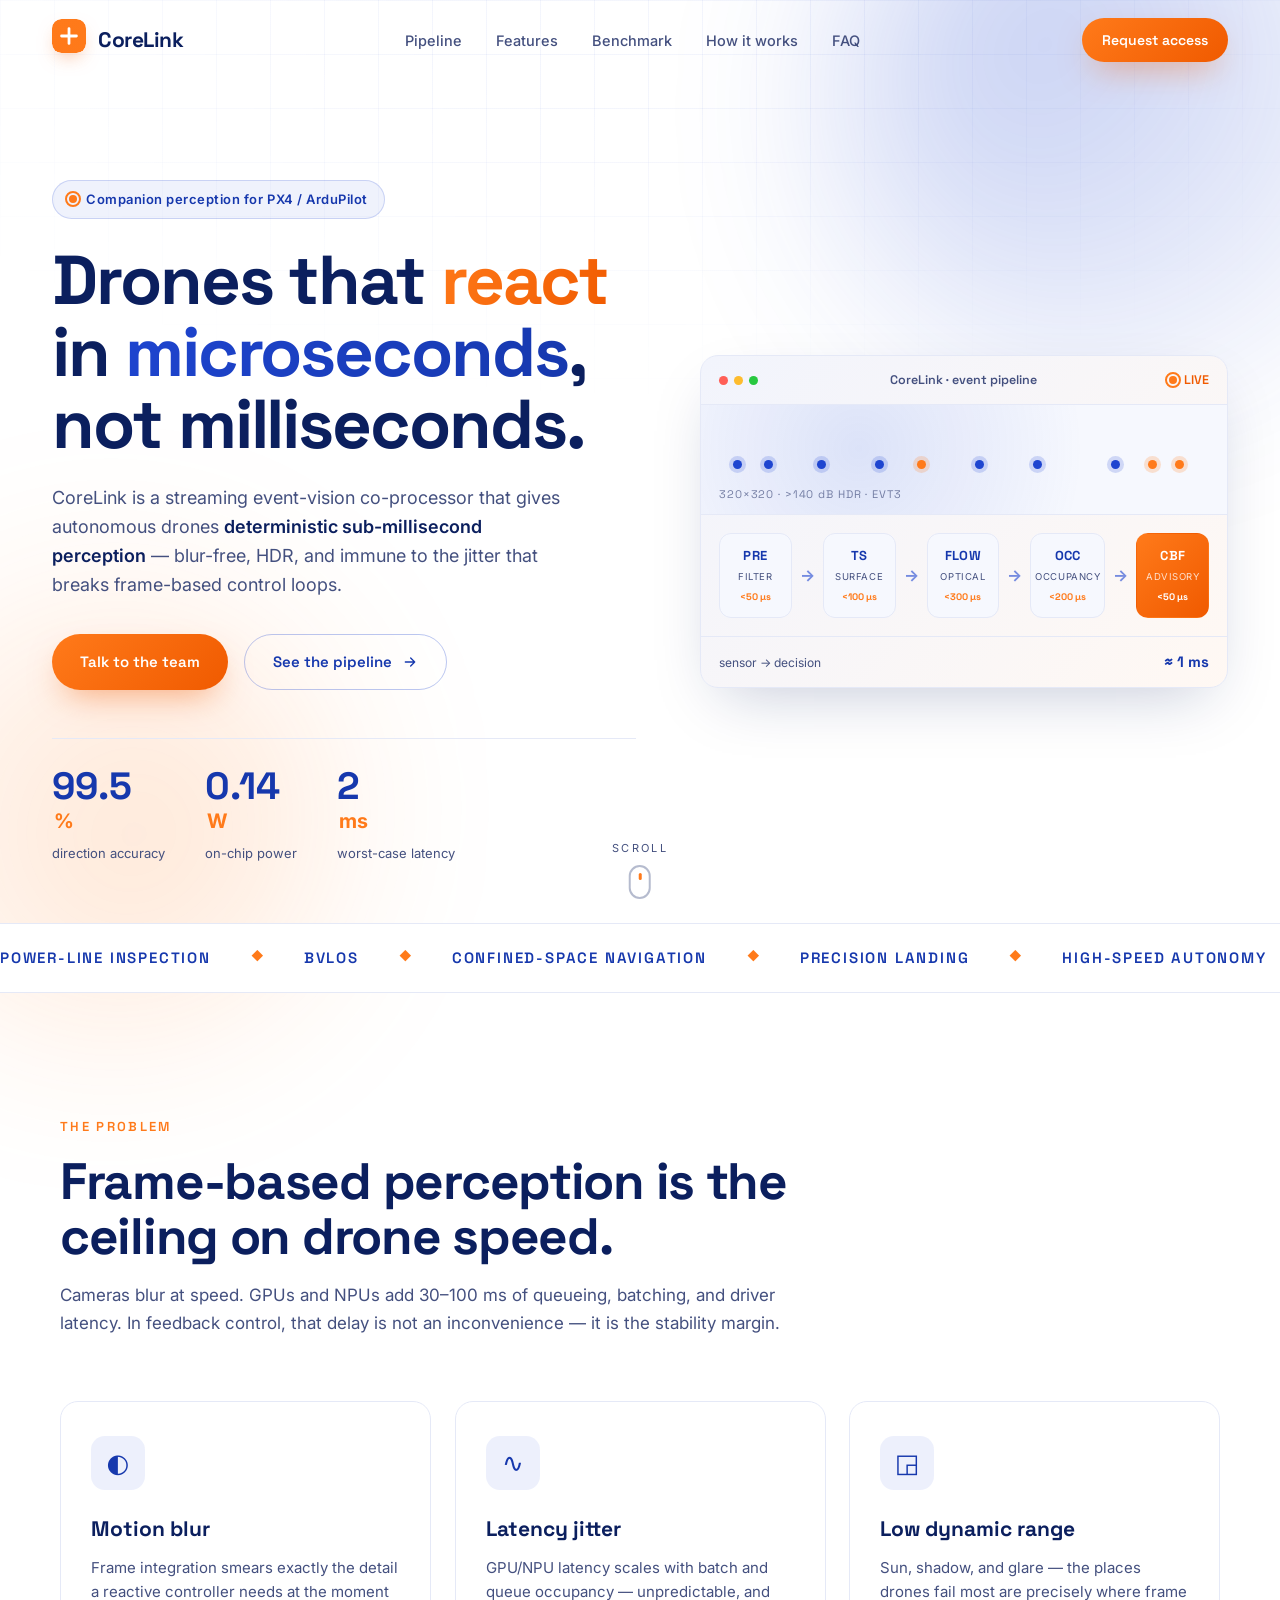
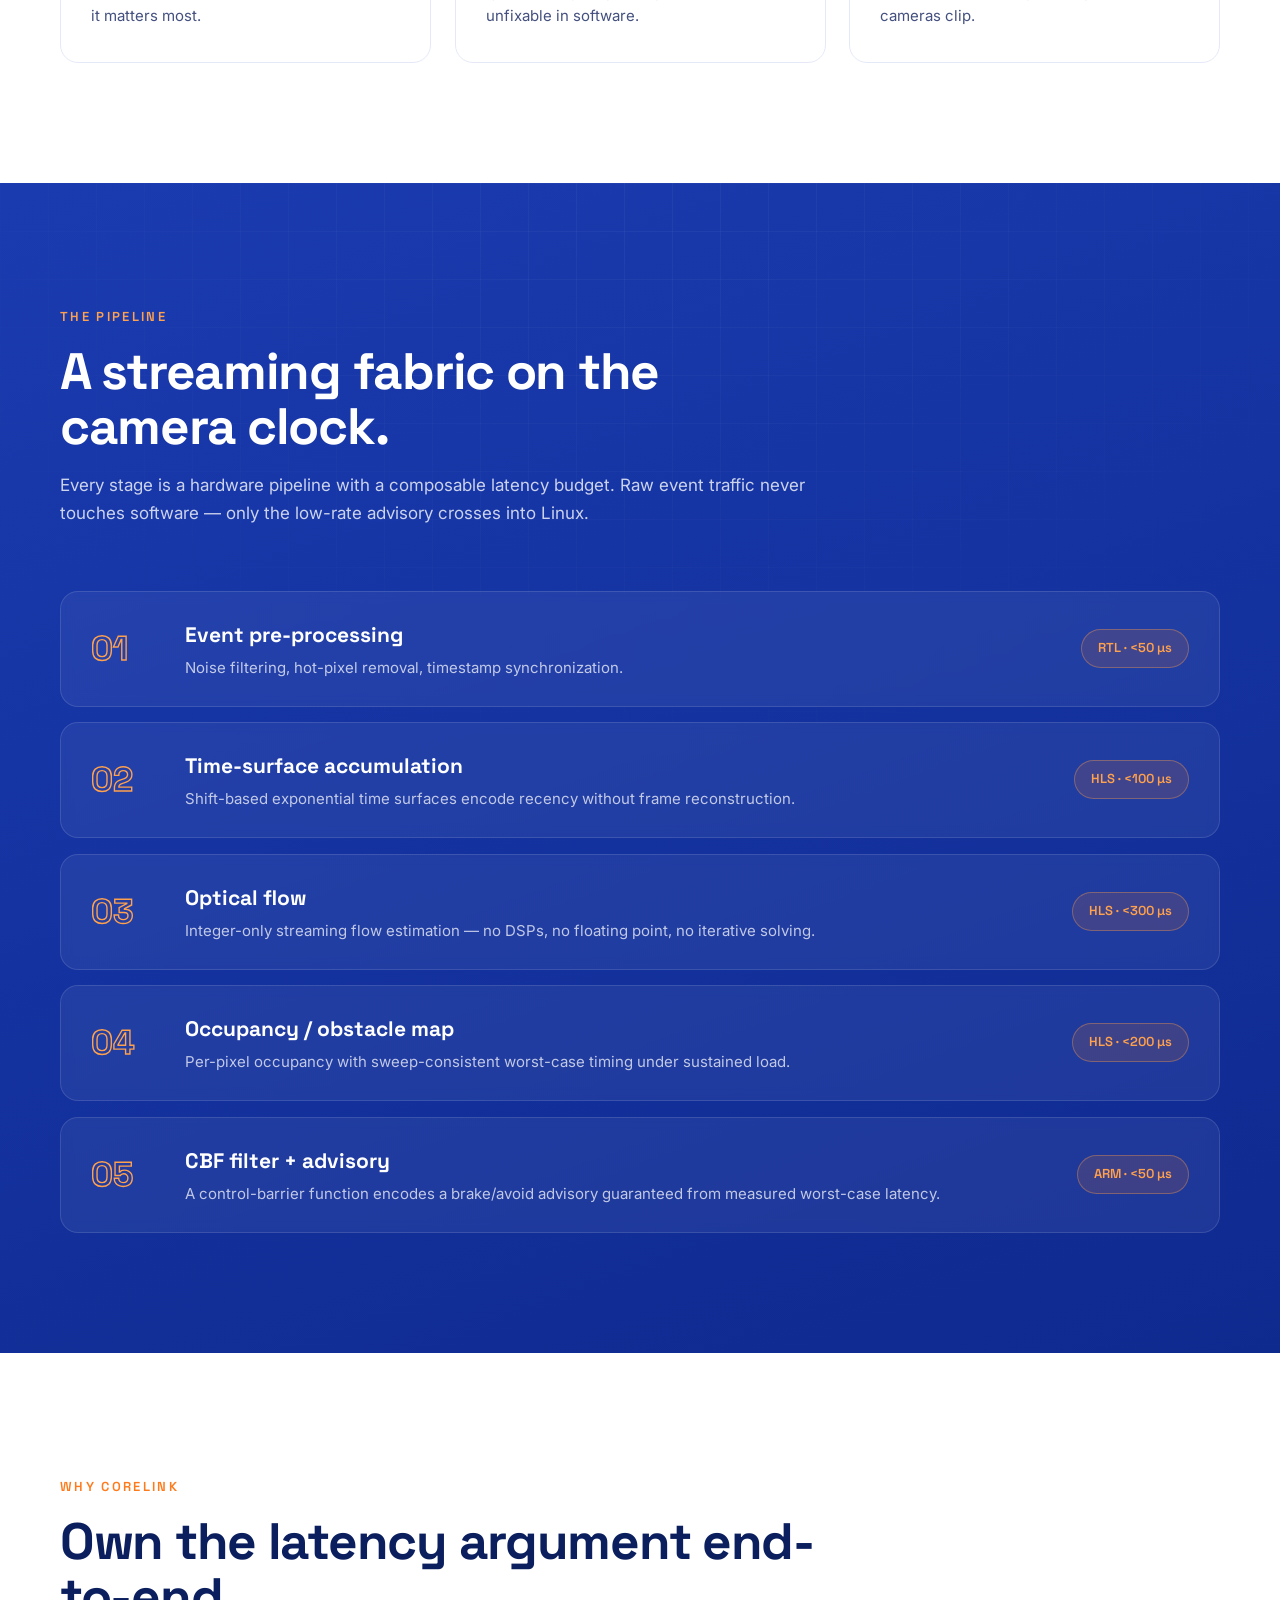
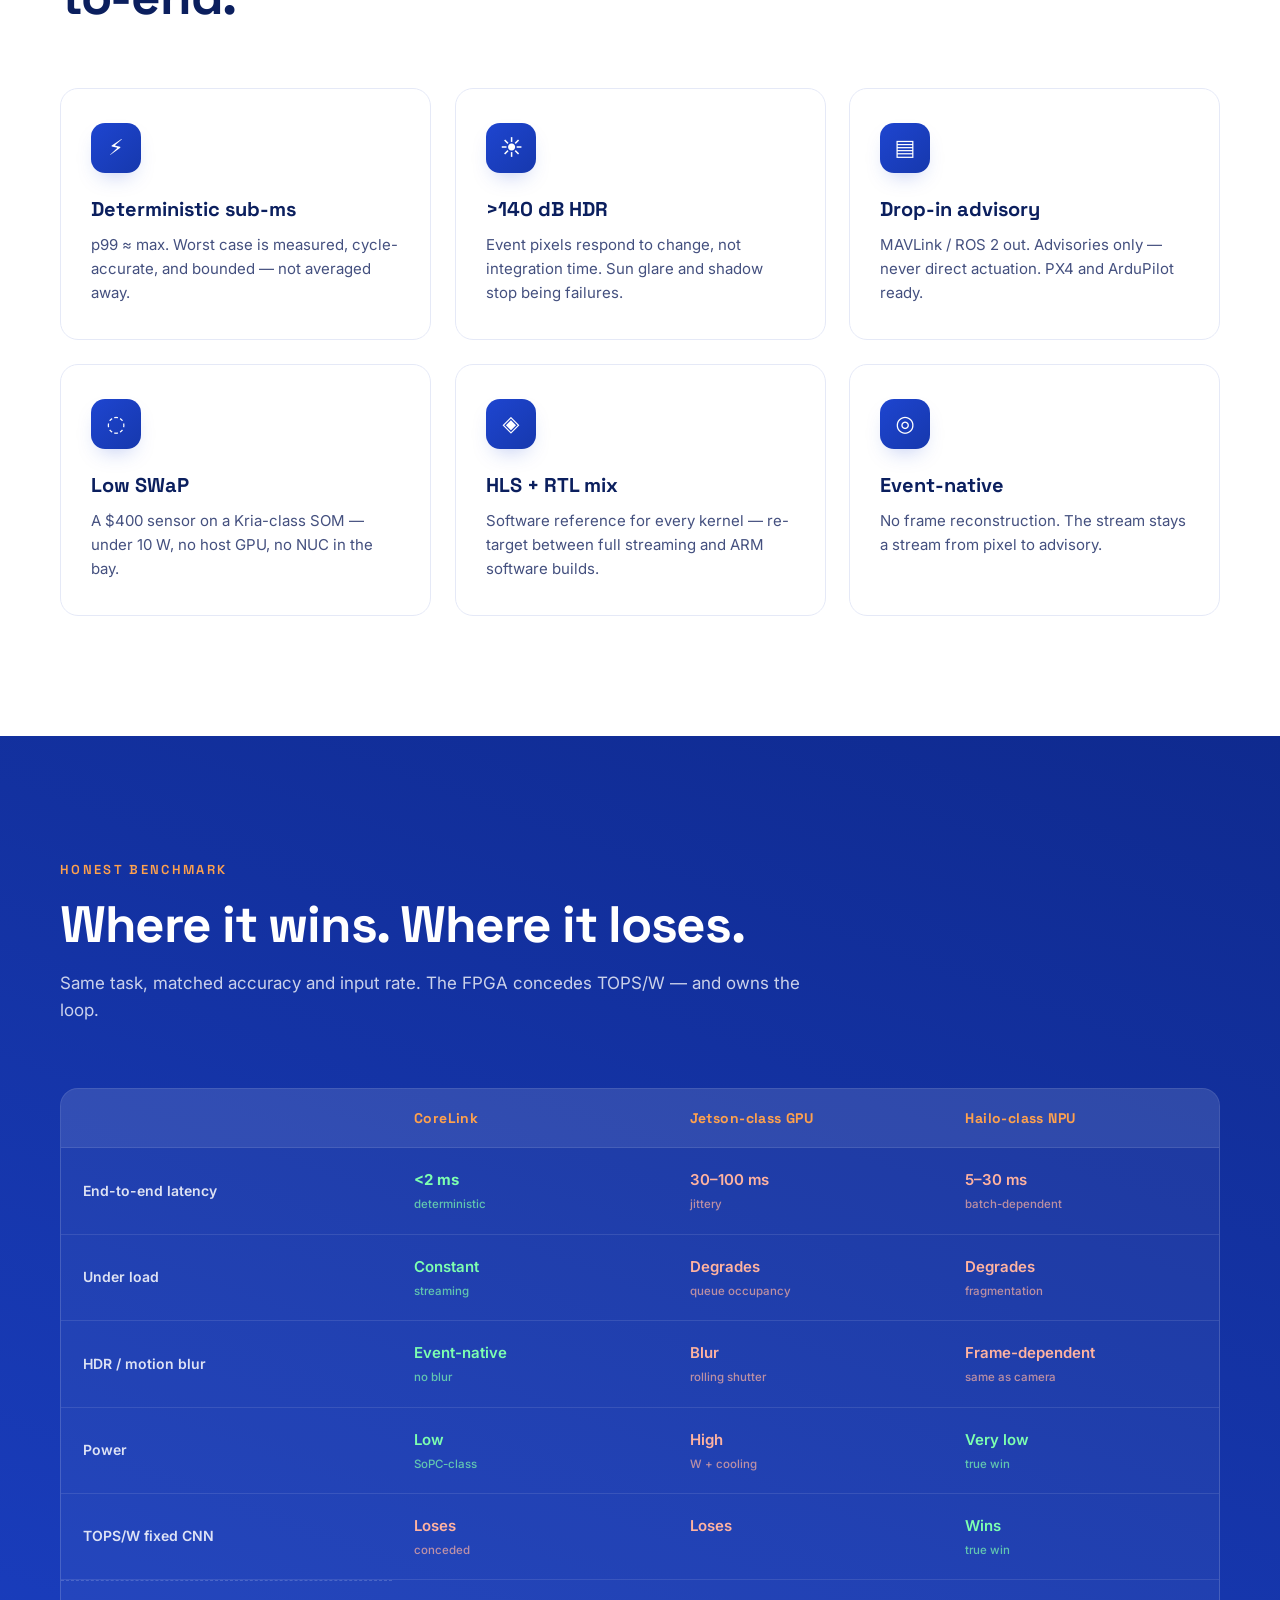
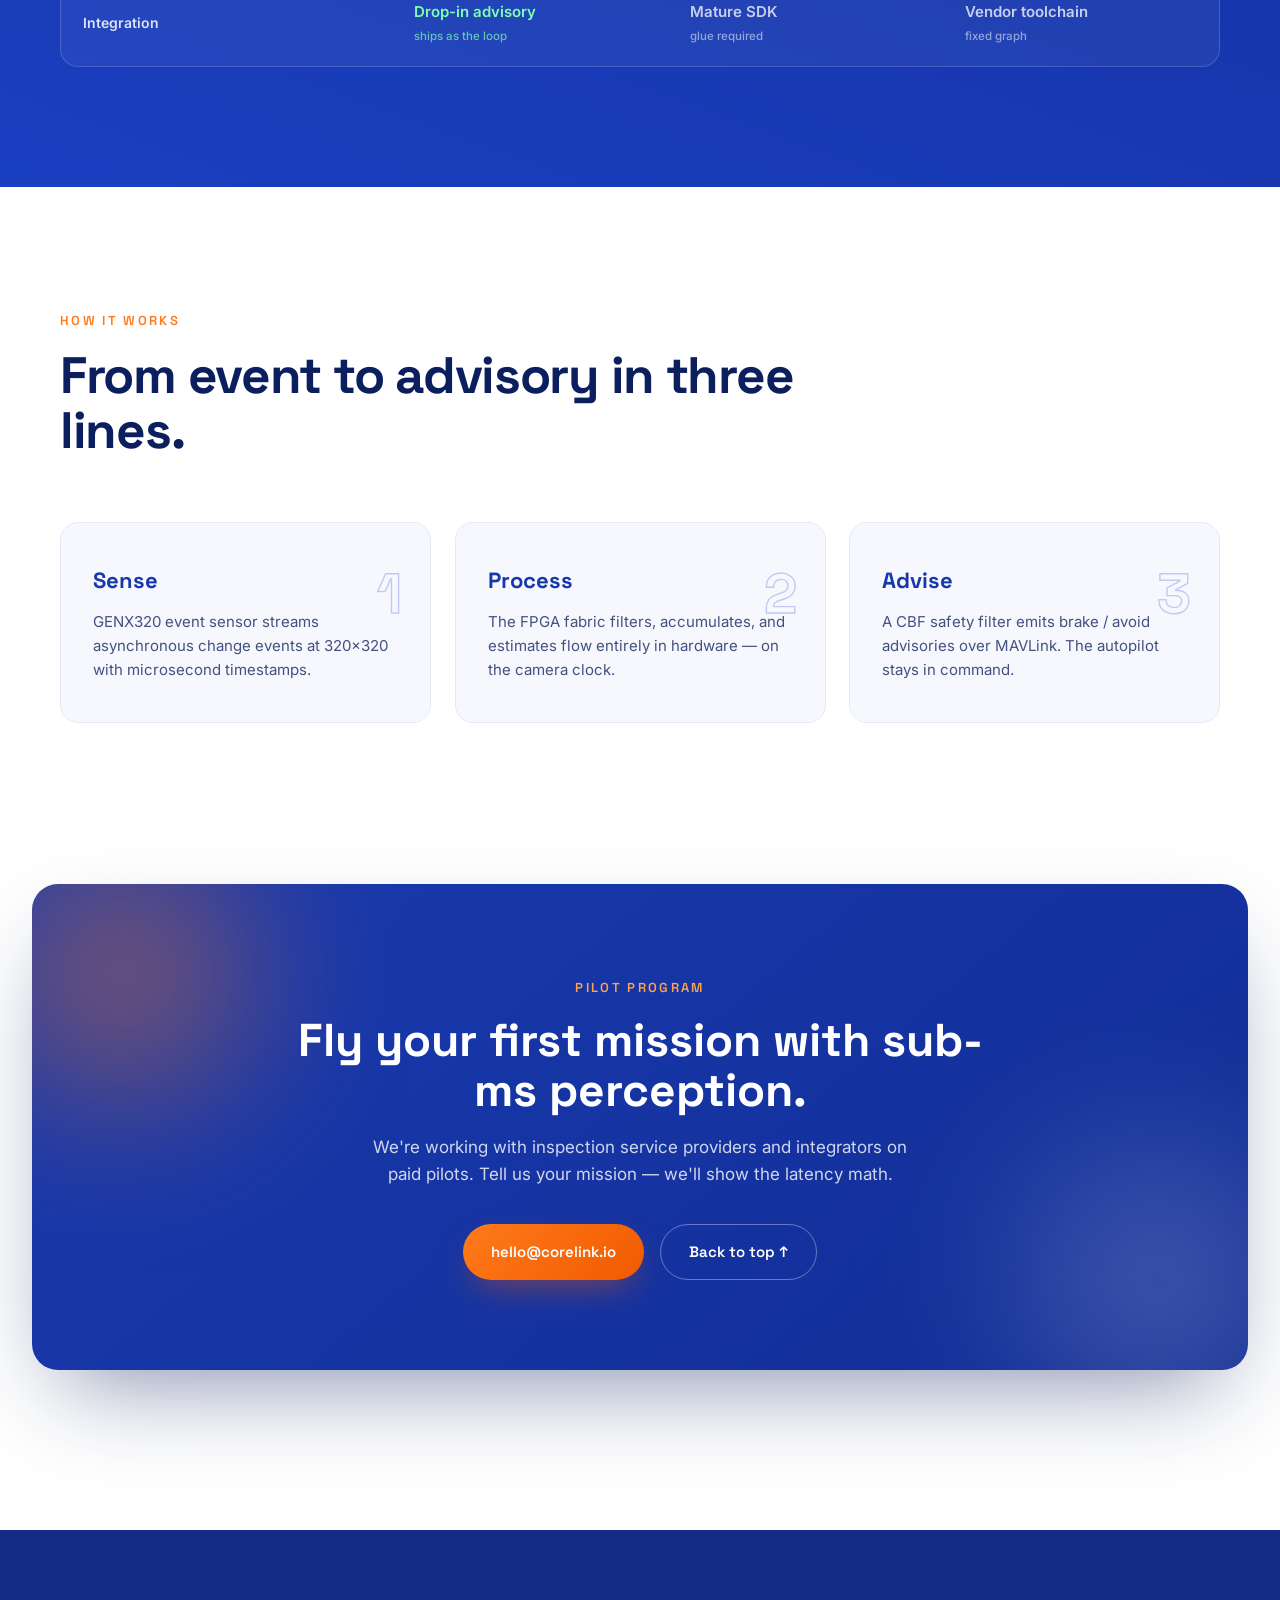
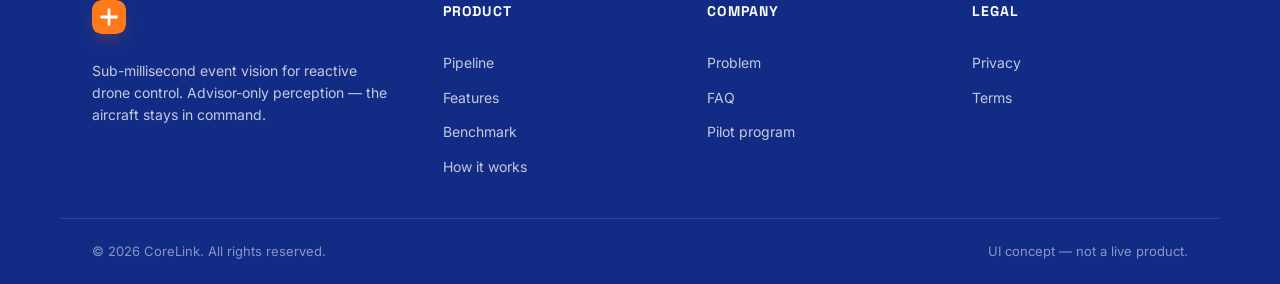
==== website/index.html @ 5b955fcb "feat: CoreLink startup website UI (static, white + royal blue + orange, scroll animations) Co-author" ====
<!DOCTYPE html>
<html lang="en">
<head>
<meta charset="UTF-8">
<meta name="viewport" content="width=device-width, initial-scale=1.0">
<title>CoreLink — Sub-millisecond event vision for reactive drone control</title>
<link rel="preconnect" href="https://fonts.googleapis.com">
<link rel="preconnect" href="https://fonts.gstatic.com" crossorigin>
<link href="https://fonts.googleapis.com/css2?family=Space+Grotesk:wght@400;500;600;700&family=Inter:wght@400;500;600;700&display=swap" rel="stylesheet">
<link rel="stylesheet" href="styles.css">
</head>
<body>

<!-- Scroll progress bar -->
<div class="scroll-progress" id="scrollProgress"></div>

<!-- Ambient background -->
<div class="ambient" aria-hidden="true">
  <div class="orb orb-a"></div>
  <div class="orb orb-b"></div>
  <div class="grid-overlay"></div>
</div>

<!-- ============ NAV ============ -->
<header class="nav" id="nav">
  <div class="nav-inner">
    <a href="#top" class="brand">
      <span class="brand-mark">
        <svg viewBox="0 0 32 32" fill="none" xmlns="http://www.w3.org/2000/svg">
          <rect width="32" height="32" rx="9" fill="url(#brandGrad)"/>
          <path d="M9 16h14M16 9v14" stroke="white" stroke-width="2.6" stroke-linecap="round"/>
          <defs><linearGradient id="brandGrad" x1="0" y1="0" x2="32" y2="32"><stop stop-color="#ff7a1a"/><stop offset="1" stop-color="#f05a00"/></linearGradient></defs>
        </svg>
      </span>
      <span class="brand-name">CoreLink</span>
    </a>
    <nav class="nav-links">
      <a href="#pipeline">Pipeline</a>
      <a href="#features">Features</a>
      <a href="#compare">Benchmark</a>
      <a href="#how">How it works</a>
      <a href="#faq">FAQ</a>
    </nav>
    <a href="#cta" class="btn btn-primary btn-sm">Request access</a>
  </div>
</header>

<main id="top">

  <!-- ============ HERO ============ -->
  <section class="hero">
    <div class="hero-inner">
      <div class="hero-copy reveal">
        <div class="badge">
          <span class="pulse-dot"></span>
          Companion perception for PX4 / ArduPilot
        </div>
        <h1>
          Drones that <span class="grad-orange">react</span> in
          <span class="grad-blue">microseconds</span>, not milliseconds.
        </h1>
        <p class="lead">
          CoreLink is a streaming event-vision co-processor that gives autonomous
          drones <strong>deterministic sub-millisecond perception</strong> — blur-free,
          HDR, and immune to the jitter that breaks frame-based control loops.
        </p>
        <div class="hero-cta">
          <a href="#cta" class="btn btn-primary">Talk to the team</a>
          <a href="#pipeline" class="btn btn-ghost">See the pipeline
            <svg width="16" height="16" viewBox="0 0 24 24" fill="none"><path d="M5 12h14m-6-6 6 6-6 6" stroke="currentColor" stroke-width="2" stroke-linecap="round" stroke-linejoin="round"/></svg>
          </a>
        </div>
        <div class="hero-stats">
          <div class="stat" data-count="99.5" data-decimals="1"><span class="stat-num">0</span><span class="stat-suffix">%</span><span class="stat-label">direction accuracy</span></div>
          <div class="stat" data-count="0.14" data-decimals="2"><span class="stat-num">0</span><span class="stat-suffix">W</span><span class="stat-label">on-chip power</span></div>
          <div class="stat" data-count="2" data-decimals="0"><span class="stat-num">0</span><span class="stat-suffix">ms</span><span class="stat-label">worst-case latency</span></div>
        </div>
      </div>

      <div class="hero-visual reveal" data-delay="120">
        <div class="chip-card">
          <div class="chip-head">
            <span class="chip-dots"><i></i><i></i><i></i></span>
            <span>CoreLink · event pipeline</span>
            <span class="live-tag"><span class="pulse-dot"></span> LIVE</span>
          </div>
          <div class="stream">
            <div class="stream-row">
              <span class="evt" style="--x:6%;--d:0s"></span>
              <span class="evt" style="--x:22%;--d:.4s"></span>
              <span class="evt" style="--x:41%;--d:.9s"></span>
              <span class="evt" style="--x:63%;--d:.2s"></span>
              <span class="evt" style="--x:78%;--d:1.3s"></span>
              <span class="evt" style="--x:90%;--d:.6s"></span>
              <span class="evt" style="--x:12%;--d:1.7s"></span>
              <span class="evt" style="--x:52%;--d:2.1s"></span>
              <span class="evt" style="--x:85%;--d:1.1s"></span>
              <span class="evt" style="--x:33%;--d:2.6s"></span>
            </div>
            <div class="stream-guide">320×320 · &gt;140 dB HDR · EVT3</div>
          </div>
          <div class="flow">
            <div class="flow-stage">
              <b>PRE</b><span>filter</span>
              <small>&lt;50 µs</small>
            </div>
            <div class="flow-arrow">→</div>
            <div class="flow-stage">
              <b>TS</b><span>surface</span>
              <small>&lt;100 µs</small>
            </div>
            <div class="flow-arrow">→</div>
            <div class="flow-stage">
              <b>FLOW</b><span>optical</span>
              <small>&lt;300 µs</small>
            </div>
            <div class="flow-arrow">→</div>
            <div class="flow-stage">
              <b>OCC</b><span>occupancy</span>
              <small>&lt;200 µs</small>
            </div>
            <div class="flow-arrow">→</div>
            <div class="flow-stage flow-stage--out">
              <b>CBF</b><span>advisory</span>
              <small>&lt;50 µs</small>
            </div>
          </div>
          <div class="chip-foot">
            <span>sensor → decision</span>
            <span class="chip-total">≈ 1 ms</span>
          </div>
        </div>
      </div>
    </div>

    <div class="hero-scroll">
      <span>scroll</span>
      <div class="mouse"><i></i></div>
    </div>
  </section>

  <!-- ============ MARQUEE ============ -->
  <div class="marquee">
    <div class="marquee-track">
      <span>POWER-LINE INSPECTION</span><i>◆</i>
      <span>BVLOS</span><i>◆</i>
      <span>CONFINED-SPACE NAVIGATION</span><i>◆</i>
      <span>PRECISION LANDING</span><i>◆</i>
      <span>HIGH-SPEED AUTONOMY</span><i>◆</i>
      <span>POWER-LINE INSPECTION</span><i>◆</i>
      <span>BVLOS</span><i>◆</i>
      <span>CONFINED-SPACE NAVIGATION</span><i>◆</i>
      <span>PRECISION LANDING</span><i>◆</i>
      <span>HIGH-SPEED AUTONOMY</span><i>◆</i>
    </div>
  </div>

  <!-- ============ PROBLEM ============ -->
  <section class="section problem" id="problem">
    <div class="section-inner">
      <div class="section-head reveal">
        <span class="kicker">The problem</span>
        <h2>Frame-based perception is the ceiling on drone speed.</h2>
        <p>Cameras blur at speed. GPUs and NPUs add 30–100 ms of queueing, batching, and driver latency. In feedback control, that delay is not an inconvenience — it is the stability margin.</p>
      </div>
      <div class="problem-grid">
        <div class="problem-card reveal">
          <div class="problem-icon">◐</div>
          <h3>Motion blur</h3>
          <p>Frame integration smears exactly the detail a reactive controller needs at the moment it matters most.</p>
        </div>
        <div class="problem-card reveal" data-delay="80">
          <div class="problem-icon">∿</div>
          <h3>Latency jitter</h3>
          <p>GPU/NPU latency scales with batch and queue occupancy — unpredictable, and unfixable in software.</p>
        </div>
        <div class="problem-card reveal" data-delay="160">
          <div class="problem-icon">◲</div>
          <h3>Low dynamic range</h3>
          <p>Sun, shadow, and glare — the places drones fail most are precisely where frame cameras clip.</p>
        </div>
      </div>
    </div>
  </section>

  <!-- ============ PIPELINE (dark blue) ============ -->
  <section class="section pipeline" id="pipeline">
    <div class="section-inner">
      <div class="section-head reveal">
        <span class="kicker kicker--light">The pipeline</span>
        <h2>A streaming fabric on the camera clock.</h2>
        <p>Every stage is a hardware pipeline with a composable latency budget. Raw event traffic never touches software — only the low-rate advisory crosses into Linux.</p>
      </div>
      <div class="pipeline-list">
        <div class="pl-stage reveal">
          <span class="pl-num">01</span>
          <div class="pl-body">
            <h3>Event pre-processing</h3>
            <p>Noise filtering, hot-pixel removal, timestamp synchronization.</p>
          </div>
          <span class="pl-lat">RTL · &lt;50 µs</span>
        </div>
        <div class="pl-stage reveal">
          <span class="pl-num">02</span>
          <div class="pl-body">
            <h3>Time-surface accumulation</h3>
            <p>Shift-based exponential time surfaces encode recency without frame reconstruction.</p>
          </div>
          <span class="pl-lat">HLS · &lt;100 µs</span>
        </div>
        <div class="pl-stage reveal">
          <span class="pl-num">03</span>
          <div class="pl-body">
            <h3>Optical flow</h3>
            <p>Integer-only streaming flow estimation — no DSPs, no floating point, no iterative solving.</p>
          </div>
          <span class="pl-lat">HLS · &lt;300 µs</span>
        </div>
        <div class="pl-stage reveal">
          <span class="pl-num">04</span>
          <div class="pl-body">
            <h3>Occupancy / obstacle map</h3>
            <p>Per-pixel occupancy with sweep-consistent worst-case timing under sustained load.</p>
          </div>
          <span class="pl-lat">HLS · &lt;200 µs</span>
        </div>
        <div class="pl-stage reveal">
          <span class="pl-num">05</span>
          <div class="pl-body">
            <h3>CBF filter + advisory</h3>
            <p>A control-barrier function encodes a brake/avoid advisory guaranteed from measured worst-case latency.</p>
          </div>
          <span class="pl-lat">ARM · &lt;50 µs</span>
        </div>
      </div>
    </div>
  </section>

  <!-- ============ FEATURES ============ -->
  <section class="section features" id="features">
    <div class="section-inner">
      <div class="section-head reveal">
        <span class="kicker">Why CoreLink</span>
        <h2>Own the latency argument end-to-end.</h2>
      </div>
      <div class="feature-grid">
        <div class="feature-card reveal">
          <div class="feat-icon">⚡</div>
          <h3>Deterministic sub-ms</h3>
          <p>p99 ≈ max. Worst case is measured, cycle-accurate, and bounded — not averaged away.</p>
        </div>
        <div class="feature-card reveal" data-delay="60">
          <div class="feat-icon">☀</div>
          <h3>&gt;140 dB HDR</h3>
          <p>Event pixels respond to change, not integration time. Sun glare and shadow stop being failures.</p>
        </div>
        <div class="feature-card reveal" data-delay="120">
          <div class="feat-icon">▤</div>
          <h3>Drop-in advisory</h3>
          <p>MAVLink / ROS 2 out. Advisories only — never direct actuation. PX4 and ArduPilot ready.</p>
        </div>
        <div class="feature-card reveal" data-delay="0">
          <div class="feat-icon">◌</div>
          <h3>Low SWaP</h3>
          <p>A $400 sensor on a Kria-class SOM — under 10 W, no host GPU, no NUC in the bay.</p>
        </div>
        <div class="feature-card reveal" data-delay="60">
          <div class="feat-icon">◈</div>
          <h3>HLS + RTL mix</h3>
          <p>Software reference for every kernel — re-target between full streaming and ARM software builds.</p>
        </div>
        <div class="feature-card reveal" data-delay="120">
          <div class="feat-icon">◎</div>
          <h3>Event-native</h3>
          <p>No frame reconstruction. The stream stays a stream from pixel to advisory.</p>
        </div>
      </div>
    </div>
  </section>

  <!-- ============ COMPARE (dark blue) ============ -->
  <section class="section compare" id="compare">
    <div class="section-inner">
      <div class="section-head reveal">
        <span class="kicker kicker--light">Honest benchmark</span>
        <h2>Where it wins. Where it loses.</h2>
        <p>Same task, matched accuracy and input rate. The FPGA concedes TOPS/W — and owns the loop.</p>
      </div>
      <div class="compare-wrap reveal">
        <div class="compare-table">
          <div class="ct-row ct-head">
            <div></div><div>CoreLink</div><div>Jetson-class GPU</div><div>Hailo-class NPU</div>
          </div>
          <div class="ct-row">
            <div class="ct-label">End-to-end latency</div>
            <div class="ct-cell ct-win"><b>&lt;2 ms</b><small>deterministic</small></div>
            <div class="ct-cell ct-lose">30–100 ms<small>jittery</small></div>
            <div class="ct-cell ct-lose">5–30 ms<small>batch-dependent</small></div>
          </div>
          <div class="ct-row">
            <div class="ct-label">Under load</div>
            <div class="ct-cell ct-win">Constant<small>streaming</small></div>
            <div class="ct-cell ct-lose">Degrades<small>queue occupancy</small></div>
            <div class="ct-cell ct-lose">Degrades<small>fragmentation</small></div>
          </div>
          <div class="ct-row">
            <div class="ct-label">HDR / motion blur</div>
            <div class="ct-cell ct-win">Event-native<small>no blur</small></div>
            <div class="ct-cell ct-lose">Blur<small>rolling shutter</small></div>
            <div class="ct-cell ct-lose">Frame-dependent<small>same as camera</small></div>
          </div>
          <div class="ct-row">
            <div class="ct-label">Power</div>
            <div class="ct-cell ct-win">Low<small>SoPC-class</small></div>
            <div class="ct-cell ct-lose">High<small>W + cooling</small></div>
            <div class="ct-cell ct-win">Very low<small>true win</small></div>
          </div>
          <div class="ct-row">
            <div class="ct-label">TOPS/W fixed CNN</div>
            <div class="ct-cell ct-lose">Loses<small>conceded</small></div>
            <div class="ct-cell ct-lose">Loses</div>
            <div class="ct-cell ct-win">Wins<small>true win</small></div>
          </div>
          <div class="ct-row ct-foot">
            <div class="ct-label">Integration</div>
            <div class="ct-cell ct-win">Drop-in advisory<small>ships as the loop</small></div>
            <div class="ct-cell ct-neutral">Mature SDK<small>glue required</small></div>
            <div class="ct-cell ct-neutral">Vendor toolchain<small>fixed graph</small></div>
          </div>
        </div>
      </div>
    </div>
  </section>

  <!-- ============ HOW ============ -->
  <section class="section how" id="how">
    <div class="section-inner">
      <div class="section-head reveal">
        <span class="kicker">How it works</span>
        <h2>From event to advisory in three lines.</h2>
      </div>
      <div class="how-grid">
        <div class="how-step reveal">
          <span class="how-num">1</span>
          <h3>Sense</h3>
          <p>GENX320 event sensor streams asynchronous change events at 320×320 with microsecond timestamps.</p>
        </div>
        <div class="how-step reveal" data-delay="80">
          <span class="how-num">2</span>
          <h3>Process</h3>
          <p>The FPGA fabric filters, accumulates, and estimates flow entirely in hardware — on the camera clock.</p>
        </div>
        <div class="how-step reveal" data-delay="160">
          <span class="how-num">3</span>
          <h3>Advise</h3>
          <p>A CBF safety filter emits brake / avoid advisories over MAVLink. The autopilot stays in command.</p>
        </div>
      </div>
    </div>
  </section>

  <!-- ============ CTA ============ -->
  <section class="section cta" id="cta">
    <div class="cta-card reveal">
      <div class="cta-orbs" aria-hidden="true"></div>
      <span class="kicker kicker--light">Pilot program</span>
      <h2>Fly your first mission with sub-ms perception.</h2>
      <p>We're working with inspection service providers and integrators on paid pilots. Tell us your mission — we'll show the latency math.</p>
      <div class="cta-actions">
        <a href="mailto:hello@corelink.io" class="btn btn-primary">hello@corelink.io</a>
        <a href="#top" class="btn btn-ghost btn-ghost--light">Back to top ↑</a>
      </div>
    </div>
  </section>

</main>

<!-- ============ FOOTER ============ -->
<footer class="footer">
  <div class="footer-inner">
    <div class="footer-brand">
      <span class="brand-mark">
        <svg viewBox="0 0 32 32" fill="none" xmlns="http://www.w3.org/2000/svg">
          <rect width="32" height="32" rx="9" fill="url(#brandGrad2)"/>
          <path d="M9 16h14M16 9v14" stroke="white" stroke-width="2.6" stroke-linecap="round"/>
          <defs><linearGradient id="brandGrad2" x1="0" y1="0" x2="32" y2="32"><stop stop-color="#ff7a1a"/><stop offset="1" stop-color="#f05a00"/></linearGradient></defs>
        </svg>
      </span>
      <p>Sub-millisecond event vision for reactive drone control. Advisor-only perception — the aircraft stays in command.</p>
    </div>
    <div class="footer-cols">
      <div>
        <h4>Product</h4>
        <a href="#pipeline">Pipeline</a>
        <a href="#features">Features</a>
        <a href="#compare">Benchmark</a>
        <a href="#how">How it works</a>
      </div>
      <div>
        <h4>Company</h4>
        <a href="#problem">Problem</a>
        <a href="#faq">FAQ</a>
        <a href="#cta">Pilot program</a>
      </div>
      <div>
        <h4>Legal</h4>
        <a href="#">Privacy</a>
        <a href="#">Terms</a>
      </div>
    </div>
  </div>
  <div class="footer-bar">
    <span>© 2026 CoreLink. All rights reserved.</span>
    <span>UI concept — not a live product.</span>
  </div>
</footer>

<script src="script.js"></script>
</body>
</html>
---- website/styles.css ----
/* =========================================================
   CoreLink — Website UI
   Palette: white dominant · royal blue sections · orange accent
   ========================================================= */

:root {
  --white: #ffffff;
  --bg-soft: #f6f8fe;
  --ink: #0b1f5e;
  --ink-soft: #44507f;

  --blue: #1e45d0;
  --blue-strong: #1638ad;
  --blue-deep: #122c86;
  --blue-bg: #1a3bb0;
  --blue-bg-2: #0f2a8f;
  --blue-glow: rgba(30, 69, 208, .35);

  --orange: #ff7a1a;
  --orange-bright: #ffa14d;
  --orange-deep: #f05a00;

  --line: #e5e9f7;
  --radius: 18px;
  --radius-sm: 12px;
  --shadow: 0 24px 60px -22px rgba(11, 31, 94, .25);
  --font-head: "Space Grotesk", "Inter", system-ui, sans-serif;
  --font-body: "Inter", system-ui, -apple-system, sans-serif;
}

* { margin: 0; padding: 0; box-sizing: border-box; }

html { scroll-behavior: smooth; }

body {
  font-family: var(--font-body);
  color: var(--ink);
  background: var(--white);
  line-height: 1.6;
  overflow-x: hidden;
  -webkit-font-smoothing: antialiased;
}

::selection { background: var(--orange); color: #fff; }

img { max-width: 100%; display: block; }

a { color: inherit; text-decoration: none; }

/* ---------- Scroll progress ---------- */
.scroll-progress {
  position: fixed;
  top: 0; left: 0;
  height: 3px;
  width: 0%;
  background: linear-gradient(90deg, var(--orange), var(--orange-bright));
  z-index: 1000;
}

/* ---------- Ambient background ---------- */
.ambient {
  position: fixed;
  inset: 0;
  z-index: -2;
  pointer-events: none;
  background: var(--white);
}
.orb {
  position: absolute;
  border-radius: 50%;
  filter: blur(90px);
  opacity: .5;
}
.orb-a {
  width: 560px; height: 560px;
  top: -160px; right: -120px;
  background: radial-gradient(circle at 30% 30%, rgba(30, 69, 208, .55), rgba(30, 69, 208, 0));
  animation: drift 18s ease-in-out infinite alternate;
}
.orb-b {
  width: 480px; height: 480px;
  bottom: -140px; left: -140px;
  background: radial-gradient(circle at 60% 60%, rgba(255, 122, 26, .4), rgba(255, 122, 26, 0));
  animation: drift 22s ease-in-out infinite alternate-reverse;
}
.grid-overlay {
  position: absolute;
  inset: 0;
  background-image:
    linear-gradient(rgba(30, 69, 208, .05) 1px, transparent 1px),
    linear-gradient(90deg, rgba(30, 69, 208, .05) 1px, transparent 1px);
  background-size: 54px 54px;
  mask-image: radial-gradient(ellipse 90% 60% at 50% 0%, black 20%, transparent 75%);
  -webkit-mask-image: radial-gradient(ellipse 90% 60% at 50% 0%, black 20%, transparent 75%);
}
@keyframes drift {
  from { transform: translate(0, 0) scale(1); }
  to   { transform: translate(40px, -30px) scale(1.12); }
}

/* ---------- Buttons ---------- */
.btn {
  display: inline-flex;
  align-items: center;
  gap: 10px;
  font-family: var(--font-head);
  font-weight: 600;
  font-size: 15px;
  padding: 15px 28px;
  border-radius: 999px;
  transition: transform .25s ease, box-shadow .25s ease, background .25s ease;
  cursor: pointer;
}
.btn-primary {
  color: #fff;
  background: linear-gradient(135deg, var(--orange), var(--orange-deep));
  box-shadow: 0 14px 34px -12px rgba(240, 90, 0, .55);
}
.btn-primary:hover {
  transform: translateY(-3px);
  box-shadow: 0 20px 44px -12px rgba(240, 90, 0, .65);
}
.btn-ghost {
  color: var(--blue-strong);
  background: transparent;
  border: 1.5px solid rgba(30, 69, 208, .3);
}
.btn-ghost:hover {
  border-color: var(--blue);
  background: rgba(30, 69, 208, .06);
  transform: translateY(-3px);
}
.btn-ghost--light {
  color: #fff;
  border-color: rgba(255, 255, 255, .35);
}
.btn-ghost--light:hover {
  border-color: #fff;
  background: rgba(255, 255, 255, .1);
}
.btn-sm { padding: 11px 20px; font-size: 14px; }

/* ---------- Nav ---------- */
.nav {
  position: fixed;
  top: 0; left: 0; right: 0;
  z-index: 500;
  transition: background .35s ease, box-shadow .35s ease, backdrop-filter .35s ease;
}
.nav.scrolled {
  background: rgba(255, 255, 255, .82);
  backdrop-filter: blur(16px);
  -webkit-backdrop-filter: blur(16px);
  box-shadow: 0 10px 30px -18px rgba(11, 31, 94, .25);
  border-bottom: 1px solid rgba(30, 69, 208, .08);
}
.nav-inner {
  max-width: 1240px;
  margin: 0 auto;
  padding: 18px 32px;
  display: flex;
  align-items: center;
  justify-content: space-between;
  gap: 24px;
}
.brand { display: flex; align-items: center; gap: 12px; }
.brand-mark svg { width: 34px; height: 34px; box-shadow: 0 8px 20px -8px rgba(240, 90, 0, .6); border-radius: 9px; }
.brand-name {
  font-family: var(--font-head);
  font-weight: 700;
  font-size: 21px;
  letter-spacing: -.02em;
}
.nav-links { display: flex; gap: 34px; }
.nav-links a {
  font-size: 14.5px;
  font-weight: 500;
  color: var(--ink-soft);
  position: relative;
  transition: color .2s ease;
}
.nav-links a::after {
  content: "";
  position: absolute;
  left: 0; bottom: -6px;
  width: 0%; height: 2px;
  background: var(--orange);
  border-radius: 2px;
  transition: width .28s ease;
}
.nav-links a:hover { color: var(--blue); }
.nav-links a:hover::after { width: 100%; }

/* ---------- Hero ---------- */
.hero {
  position: relative;
  max-width: 1240px;
  margin: 0 auto;
  padding: 180px 32px 60px;
  min-height: 100vh;
  display: flex;
  align-items: center;
}
.hero-inner {
  display: grid;
  grid-template-columns: 1.05fr .95fr;
  gap: 64px;
  align-items: center;
  width: 100%;
}
.badge {
  display: inline-flex;
  align-items: center;
  gap: 9px;
  font-size: 13px;
  font-weight: 600;
  letter-spacing: .04em;
  color: var(--blue-strong);
  background: rgba(30, 69, 208, .07);
  border: 1px solid rgba(30, 69, 208, .18);
  padding: 8px 16px;
  border-radius: 999px;
  margin-bottom: 26px;
}
.pulse-dot {
  width: 8px; height: 8px;
  border-radius: 50%;
  background: var(--orange);
  position: relative;
  display: inline-block;
}
.pulse-dot::after {
  content: "";
  position: absolute;
  inset: -4px;
  border-radius: 50%;
  border: 2px solid var(--orange);
  animation: pulse 2s ease-out infinite;
}
@keyframes pulse {
  0% { transform: scale(.6); opacity: 1; }
  100% { transform: scale(1.6); opacity: 0; }
}
.hero h1 {
  font-family: var(--font-head);
  font-weight: 700;
  font-size: clamp(42px, 5.4vw, 74px);
  line-height: 1.04;
  letter-spacing: -.03em;
  margin-bottom: 24px;
}
.grad-orange {
  background: linear-gradient(120deg, var(--orange), var(--orange-deep));
  -webkit-background-clip: text;
  background-clip: text;
  color: transparent;
}
.grad-blue {
  background: linear-gradient(120deg, var(--blue), var(--blue-strong));
  -webkit-background-clip: text;
  background-clip: text;
  color: transparent;
}
.lead {
  font-size: 18px;
  color: var(--ink-soft);
  max-width: 520px;
  margin-bottom: 34px;
}
.lead strong { color: var(--ink); font-weight: 600; }
.hero-cta { display: flex; gap: 16px; flex-wrap: wrap; margin-bottom: 48px; }

.hero-stats {
  display: flex;
  gap: 40px;
  padding-top: 28px;
  border-top: 1px solid var(--line);
}
.stat { display: flex; flex-direction: column; }
.stat-num {
  font-family: var(--font-head);
  font-size: 38px;
  font-weight: 700;
  color: var(--blue-strong);
  line-height: 1;
}
.stat-suffix { font-size: 20px; font-weight: 700; color: var(--orange); margin-left: 2px; }
.stat-label { font-size: 13px; color: var(--ink-soft); margin-top: 6px; }

/* Hero visual chip */
.hero-visual { position: relative; }
.chip-card {
  background: #fff;
  border: 1px solid var(--line);
  border-radius: var(--radius);
  box-shadow: var(--shadow);
  overflow: hidden;
  position: relative;
  transform: rotate(0deg);
  transition: transform .5s cubic-bezier(.2, .8, .2, 1);
}
.chip-card::before {
  content: "";
  position: absolute;
  inset: 0;
  background: linear-gradient(135deg, rgba(30, 69, 208, .06), rgba(255, 122, 26, .05));
  z-index: 0;
  pointer-events: none;
}
.chip-head {
  display: flex;
  align-items: center;
  justify-content: space-between;
  padding: 14px 18px;
  font-family: var(--font-head);
  font-size: 12.5px;
  font-weight: 600;
  color: var(--ink-soft);
  border-bottom: 1px solid var(--line);
  position: relative;
  z-index: 1;
}
.chip-dots { display: flex; gap: 6px; }
.chip-dots i { width: 9px; height: 9px; border-radius: 50%; background: var(--line); }
.chip-dots i:nth-child(1) { background: #ff5f57; }
.chip-dots i:nth-child(2) { background: #febc2e; }
.chip-dots i:nth-child(3) { background: #28c840; }
.live-tag {
  display: inline-flex;
  align-items: center;
  gap: 7px;
  color: var(--orange-deep);
}

/* Event stream */
.stream {
  position: relative;
  z-index: 1;
  height: 110px;
  background:
    radial-gradient(circle at 30% 40%, rgba(30, 69, 208, .12), transparent 60%),
    var(--bg-soft);
  border-bottom: 1px solid var(--line);
  overflow: hidden;
}
.stream-row { position: absolute; inset: 0; }
.evt {
  position: absolute;
  top: 50%;
  width: 9px; height: 9px;
  border-radius: 50%;
  background: var(--blue);
  box-shadow: 0 0 0 4px rgba(30, 69, 208, .18);
  left: var(--x);
  animation: evtfly 3.2s linear infinite;
  animation-delay: var(--d);
}
.evt:nth-child(3n) { background: var(--orange); box-shadow: 0 0 0 4px rgba(255, 122, 26, .2); }
@keyframes evtfly {
  0%   { transform: translate(0, -140px); opacity: 0; }
  15%  { opacity: 1; }
  85%  { opacity: 1; }
  100% { transform: translate(0, 140px); opacity: 0; }
}
.stream-guide {
  position: absolute;
  left: 18px; bottom: 10px;
  font-size: 11px;
  font-family: var(--font-head);
  letter-spacing: .08em;
  color: var(--ink-soft);
  opacity: .7;
  z-index: 2;
}

/* Flow stages */
.flow {
  position: relative;
  z-index: 1;
  display: flex;
  align-items: stretch;
  gap: 8px;
  padding: 18px;
}
.flow-stage {
  flex: 1;
  display: flex;
  flex-direction: column;
  align-items: center;
  justify-content: center;
  gap: 2px;
  background: var(--bg-soft);
  border: 1px solid var(--line);
  border-radius: var(--radius-sm);
  padding: 12px 4px;
  transition: transform .3s ease, border-color .3s ease, background .3s ease;
}
.flow-stage:hover { transform: translateY(-4px); border-color: rgba(30, 69, 208, .4); background: #fff; }
.flow-stage b {
  font-family: var(--font-head);
  font-size: 13px;
  letter-spacing: .02em;
  color: var(--blue-strong);
}
.flow-stage span { font-size: 9.5px; color: var(--ink-soft); text-transform: uppercase; letter-spacing: .06em; }
.flow-stage small {
  font-size: 9.5px;
  font-weight: 700;
  color: var(--orange);
  margin-top: 4px;
  font-family: var(--font-head);
}
.flow-stage--out {
  background: linear-gradient(135deg, var(--orange), var(--orange-deep));
  border-color: transparent;
}
.flow-stage--out b { color: #fff; }
.flow-stage--out span { color: rgba(255, 255, 255, .8); }
.flow-stage--out small { color: #fff; }
.flow-arrow {
  align-self: center;
  color: var(--blue);
  font-weight: 700;
  font-size: 16px;
  opacity: .6;
}
.chip-foot {
  display: flex;
  justify-content: space-between;
  align-items: center;
  padding: 13px 18px;
  border-top: 1px solid var(--line);
  font-size: 12px;
  color: var(--ink-soft);
  position: relative;
  z-index: 1;
}
.chip-total {
  font-family: var(--font-head);
  font-weight: 700;
  font-size: 15px;
  color: var(--blue-strong);
}

.hero-scroll {
  position: absolute;
  left: 50%;
  bottom: 24px;
  transform: translateX(-50%);
  display: flex;
  flex-direction: column;
  align-items: center;
  gap: 8px;
  font-size: 11px;
  letter-spacing: .22em;
  text-transform: uppercase;
  color: var(--ink-soft);
}
.mouse {
  width: 22px; height: 34px;
  border: 2px solid rgba(11, 31, 94, .3);
  border-radius: 12px;
  display: flex;
  justify-content: center;
  padding-top: 6px;
}
.mouse i {
  width: 3px; height: 7px;
  border-radius: 3px;
  background: var(--orange);
  animation: wheel 1.6s ease-in-out infinite;
}
@keyframes wheel {
  0% { transform: translateY(0); opacity: 1; }
  100% { transform: translateY(10px); opacity: 0; }
}

/* ---------- Marquee ---------- */
.marquee {
  overflow: hidden;
  padding: 22px 0;
  border-top: 1px solid var(--line);
  border-bottom: 1px solid var(--line);
  background: var(--white);
}
.marquee-track {
  display: flex;
  gap: 40px;
  white-space: nowrap;
  width: max-content;
  animation: marquee 30s linear infinite;
}
.marquee-track span {
  font-family: var(--font-head);
  font-weight: 600;
  font-size: 15px;
  letter-spacing: .12em;
  color: var(--blue-strong);
}
.marquee-track i {
  color: var(--orange);
  font-size: 12px;
  font-style: normal;
}
@keyframes marquee {
  from { transform: translateX(0); }
  to   { transform: translateX(-50%); }
}

/* ---------- Sections (shared) ---------- */
.section { padding: 120px 32px; position: relative; }
.section-inner {
  max-width: 1160px;
  margin: 0 auto;
}
.section-head { max-width: 760px; margin-bottom: 64px; }
.section-head h2 {
  font-family: var(--font-head);
  font-weight: 700;
  font-size: clamp(32px, 4vw, 52px);
  line-height: 1.08;
  letter-spacing: -.025em;
  margin-bottom: 18px;
}
.section-head p { font-size: 17px; color: var(--ink-soft); }
.kicker {
  display: inline-block;
  font-family: var(--font-head);
  font-weight: 600;
  font-size: 13px;
  letter-spacing: .18em;
  text-transform: uppercase;
  color: var(--orange);
  margin-bottom: 16px;
}
.kicker--light { color: var(--orange-bright); }

/* ---------- Problem ---------- */
.problem-grid {
  display: grid;
  grid-template-columns: repeat(3, 1fr);
  gap: 24px;
}
.problem-card {
  background: #fff;
  border: 1px solid var(--line);
  border-radius: var(--radius);
  padding: 34px 30px;
  transition: transform .35s ease, box-shadow .35s ease, border-color .35s ease;
}
.problem-card:hover {
  transform: translateY(-8px);
  box-shadow: var(--shadow);
  border-color: rgba(30, 69, 208, .28);
}
.problem-icon {
  width: 54px; height: 54px;
  display: grid;
  place-items: center;
  font-size: 26px;
  color: var(--blue-strong);
  background: rgba(30, 69, 208, .08);
  border-radius: 14px;
  margin-bottom: 22px;
}
.problem-card h3 {
  font-family: var(--font-head);
  font-size: 21px;
  margin-bottom: 10px;
}
.problem-card p { color: var(--ink-soft); font-size: 15px; }

/* ---------- Pipeline (dark blue) ---------- */
.pipeline {
  background: linear-gradient(160deg, var(--blue-bg) 0%, var(--blue-bg-2) 100%);
  color: #fff;
}
.pipeline::before {
  content: "";
  position: absolute;
  inset: 0;
  background-image:
    linear-gradient(rgba(255, 255, 255, .045) 1px, transparent 1px),
    linear-gradient(90deg, rgba(255, 255, 255, .045) 1px, transparent 1px);
  background-size: 48px 48px;
  mask-image: radial-gradient(ellipse 80% 70% at 50% 0%, black, transparent 80%);
  -webkit-mask-image: radial-gradient(ellipse 80% 70% at 50% 0%, black, transparent 80%);
  pointer-events: none;
}
.pipeline .section-inner, .pipeline .section-head { position: relative; z-index: 1; }
.pipeline .section-head p { color: rgba(255, 255, 255, .78); }

.pipeline-list {
  position: relative;
  z-index: 1;
  display: flex;
  flex-direction: column;
  gap: 16px;
}
.pl-stage {
  display: grid;
  grid-template-columns: 70px 1fr auto;
  align-items: center;
  gap: 24px;
  background: rgba(255, 255, 255, .06);
  border: 1px solid rgba(255, 255, 255, .12);
  border-radius: var(--radius);
  padding: 26px 30px;
  backdrop-filter: blur(6px);
  transition: transform .35s ease, background .35s ease, border-color .35s ease;
}
.pl-stage:hover {
  transform: translateX(12px);
  background: rgba(255, 255, 255, .1);
  border-color: rgba(255, 161, 77, .5);
}
.pl-num {
  font-family: var(--font-head);
  font-size: 34px;
  font-weight: 700;
  color: transparent;
  -webkit-text-stroke: 1.4px var(--orange-bright);
}
.pl-body h3 { font-family: var(--font-head); font-size: 21px; margin-bottom: 4px; }
.pl-body p { color: rgba(255, 255, 255, .72); font-size: 15px; }
.pl-lat {
  font-family: var(--font-head);
  font-size: 13px;
  font-weight: 600;
  color: var(--orange-bright);
  background: rgba(255, 122, 26, .14);
  border: 1px solid rgba(255, 161, 77, .35);
  padding: 8px 16px;
  border-radius: 999px;
  white-space: nowrap;
}

/* ---------- Features ---------- */
.feature-grid {
  display: grid;
  grid-template-columns: repeat(3, 1fr);
  gap: 24px;
}
.feature-card {
  background: #fff;
  border: 1px solid var(--line);
  border-radius: var(--radius);
  padding: 34px 30px;
  position: relative;
  overflow: hidden;
  transition: transform .35s ease, box-shadow .35s ease, border-color .35s ease;
}
.feature-card::before {
  content: "";
  position: absolute;
  top: 0; left: 0; right: 0;
  height: 3px;
  background: linear-gradient(90deg, var(--blue), var(--orange));
  transform: scaleX(0);
  transform-origin: left;
  transition: transform .4s ease;
}
.feature-card:hover {
  transform: translateY(-8px);
  box-shadow: var(--shadow);
  border-color: rgba(30, 69, 208, .22);
}
.feature-card:hover::before { transform: scaleX(1); }
.feat-icon {
  width: 50px; height: 50px;
  display: grid;
  place-items: center;
  font-size: 22px;
  color: #fff;
  background: linear-gradient(135deg, var(--blue), var(--blue-strong));
  border-radius: 14px;
  margin-bottom: 20px;
  box-shadow: 0 10px 22px -10px var(--blue-glow);
}
.feature-card h3 { font-family: var(--font-head); font-size: 20px; margin-bottom: 8px; }
.feature-card p { color: var(--ink-soft); font-size: 15px; }

/* ---------- Compare (dark blue) ---------- */
.compare {
  background: linear-gradient(200deg, var(--blue-bg-2) 0%, var(--blue) 130%);
  color: #fff;
}
.compare .section-head p { color: rgba(255, 255, 255, .78); }

.compare-wrap { position: relative; z-index: 1; }
.compare-table {
  border-radius: var(--radius);
  overflow: hidden;
  border: 1px solid rgba(255, 255, 255, .16);
  background: rgba(255, 255, 255, .05);
  backdrop-filter: blur(8px);
}
.ct-row {
  display: grid;
  grid-template-columns: 1.2fr 1fr 1fr 1fr;
  border-bottom: 1px solid rgba(255, 255, 255, .1);
}
.ct-row:last-child { border-bottom: none; }
.ct-head {
  background: rgba(255, 255, 255, .08);
  font-family: var(--font-head);
  font-weight: 700;
  font-size: 14px;
  letter-spacing: .03em;
}
.ct-head div { padding: 18px 22px; }
.ct-head div:not(:first-child) { color: var(--orange-bright); }
.ct-label, .ct-cell { padding: 20px 22px; }
.ct-label {
  font-size: 14px;
  font-weight: 600;
  color: rgba(255, 255, 255, .85);
  display: flex;
  align-items: center;
}
.ct-cell { display: flex; flex-direction: column; gap: 3px; font-size: 15px; font-weight: 600; }
.ct-cell small { font-size: 11.5px; font-weight: 500; opacity: .7; }
.ct-win { color: #7dffb0; }
.ct-lose { color: #ffb3a0; }
.ct-neutral { color: rgba(255, 255, 255, .75); }
.ct-foot .ct-label { border-top: 1px dashed rgba(255, 255, 255, .18); }

/* ---------- How ---------- */
.how-grid {
  display: grid;
  grid-template-columns: repeat(3, 1fr);
  gap: 24px;
}
.how-step {
  background: var(--bg-soft);
  border: 1px solid var(--line);
  border-radius: var(--radius);
  padding: 40px 32px;
  position: relative;
  transition: transform .35s ease, background .35s ease;
}
.how-step:hover { transform: translateY(-8px); background: #fff; }
.how-num {
  position: absolute;
  top: 26px; right: 28px;
  font-family: var(--font-head);
  font-size: 56px;
  font-weight: 700;
  color: transparent;
  -webkit-text-stroke: 1.4px rgba(30, 69, 208, .25);
}
.how-step h3 {
  font-family: var(--font-head);
  font-size: 22px;
  margin-bottom: 12px;
  color: var(--blue-strong);
  position: relative;
  z-index: 1;
}
.how-step p { color: var(--ink-soft); font-size: 15px; position: relative; z-index: 1; }

/* ---------- CTA ---------- */
.cta { padding-top: 40px; }
.cta-card {
  position: relative;
  overflow: hidden;
  background: linear-gradient(140deg, var(--blue-bg), var(--blue-bg-2) 120%);
  border-radius: 26px;
  color: #fff;
  text-align: center;
  padding: 90px 40px;
  box-shadow: 0 40px 90px -30px rgba(11, 31, 94, .5);
}
.cta-orbs {
  position: absolute;
  inset: 0;
  pointer-events: none;
}
.cta-orbs::before, .cta-orbs::after {
  content: "";
  position: absolute;
  border-radius: 50%;
  filter: blur(70px);
}
.cta-orbs::before {
  width: 420px; height: 420px;
  left: -120px; top: -120px;
  background: radial-gradient(circle, rgba(255, 122, 26, .55), transparent 65%);
}
.cta-orbs::after {
  width: 460px; height: 460px;
  right: -140px; bottom: -140px;
  background: radial-gradient(circle, rgba(255, 255, 255, .25), transparent 65%);
}
.cta-card .kicker, .cta-card h2, .cta-card p, .cta-actions { position: relative; z-index: 1; }
.cta-card h2 {
  font-family: var(--font-head);
  font-size: clamp(30px, 4vw, 46px);
  max-width: 720px;
  margin: 0 auto 18px;
  line-height: 1.1;
}
.cta-card p {
  color: rgba(255, 255, 255, .8);
  max-width: 560px;
  margin: 0 auto 36px;
  font-size: 17px;
}
.cta-actions { display: flex; gap: 16px; justify-content: center; flex-wrap: wrap; }

/* ---------- Footer ---------- */
.footer {
  background: var(--blue-deep);
  color: rgba(255, 255, 255, .75);
  margin-top: 40px;
}
.footer-inner {
  max-width: 1160px;
  margin: 0 auto;
  padding: 70px 32px 40px;
  display: grid;
  grid-template-columns: 1.4fr 1fr 1fr 1fr;
  gap: 48px;
}
.footer-brand p { margin-top: 18px; font-size: 14px; max-width: 320px; }
.footer h4 {
  font-family: var(--font-head);
  color: #fff;
  font-size: 14px;
  letter-spacing: .08em;
  text-transform: uppercase;
  margin-bottom: 18px;
}
.footer-cols { display: contents; }
.footer-cols div { display: flex; flex-direction: column; gap: 12px; }
.footer-cols a { font-size: 14px; transition: color .2s ease, transform .2s ease; }
.footer-cols a:hover { color: var(--orange-bright); transform: translateX(3px); }
.footer-bar {
  max-width: 1160px;
  margin: 0 auto;
  padding: 22px 32px;
  border-top: 1px solid rgba(255, 255, 255, .12);
  display: flex;
  justify-content: space-between;
  gap: 16px;
  font-size: 13px;
  color: rgba(255, 255, 255, .5);
  flex-wrap: wrap;
}

/* ---------- Scroll reveal ---------- */
.reveal {
  opacity: 0;
  transform: translateY(36px);
  transition: opacity .8s cubic-bezier(.2, .8, .2, 1), transform .8s cubic-bezier(.2, .8, .2, 1);
  will-change: opacity, transform;
}
.reveal.visible {
  opacity: 1;
  transform: translateY(0);
}

/* Parallax float on hero visual */
.hero-visual { animation: floaty 7s ease-in-out infinite; }
@keyframes floaty {
  0%, 100% { transform: translateY(0); }
  50%      { transform: translateY(-14px); }
}

/* ---------- Responsive ---------- */
@media (max-width: 1000px) {
  .hero-inner { grid-template-columns: 1fr; gap: 48px; }
  .hero { padding-top: 150px; min-height: auto; }
  .hero-scroll { display: none; }
  .problem-grid, .feature-grid, .how-grid { grid-template-columns: 1fr 1fr; }
  .footer-inner { grid-template-columns: 1fr 1fr; }
  .footer-cols { display: grid; grid-template-columns: 1fr 1fr; }
  .ct-row { grid-template-columns: 1.1fr 1fr 1fr; }
  .ct-label { grid-column: 1 / -1; border-bottom: 1px dashed rgba(255,255,255,.12); padding-bottom: 8px; }
  .pl-stage { grid-template-columns: 54px 1fr; }
  .pl-lat { grid-column: 2; width: fit-content; }
}

@media (max-width: 640px) {
  .section { padding: 80px 20px; }
  .nav-links { display: none; }
  .problem-grid, .feature-grid, .how-grid { grid-template-columns: 1fr; }
  .hero-stats { gap: 24px; flex-wrap: wrap; }
  .flow { flex-wrap: wrap; }
  .flow-stage { min-width: 40%; }
  .flow-arrow { display: none; }
  .cta-card { padding: 60px 24px; }
  .footer-inner { grid-template-columns: 1fr; }
  .footer-cols { grid-template-columns: 1fr; }
}
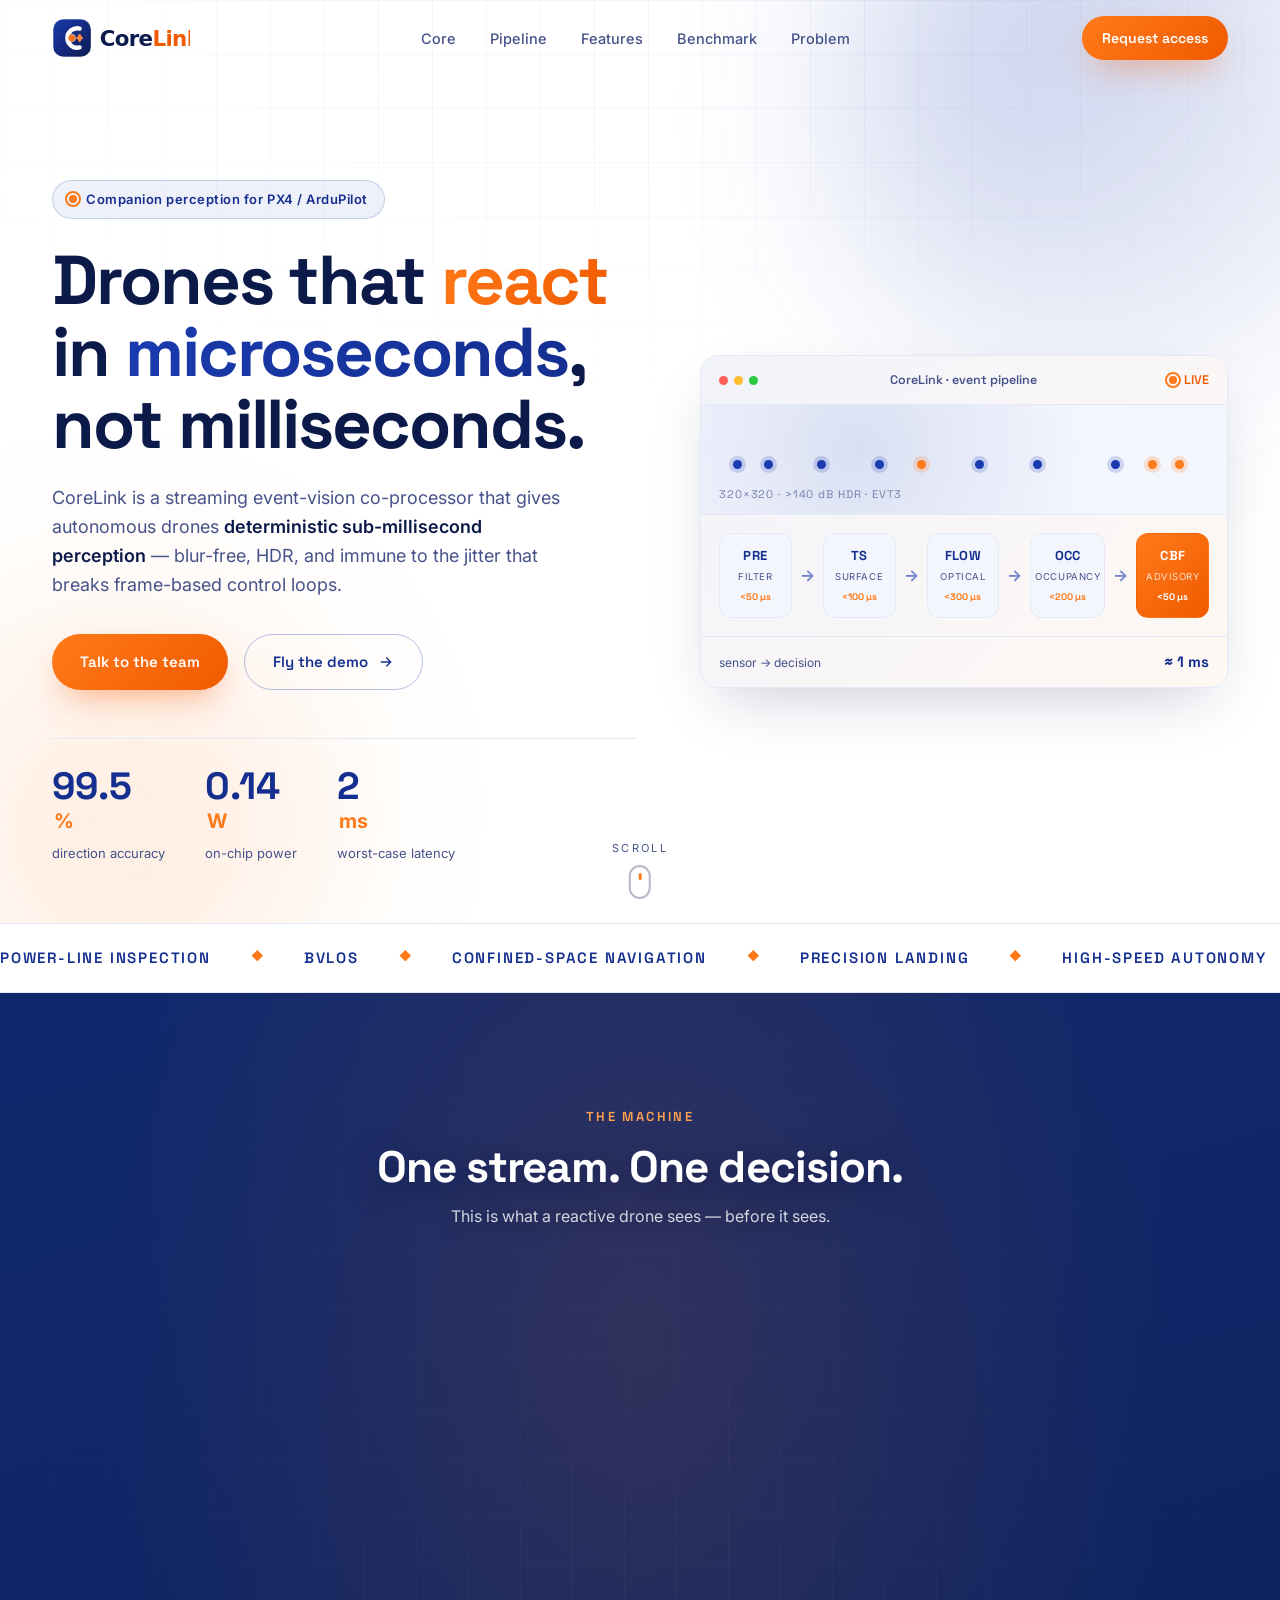
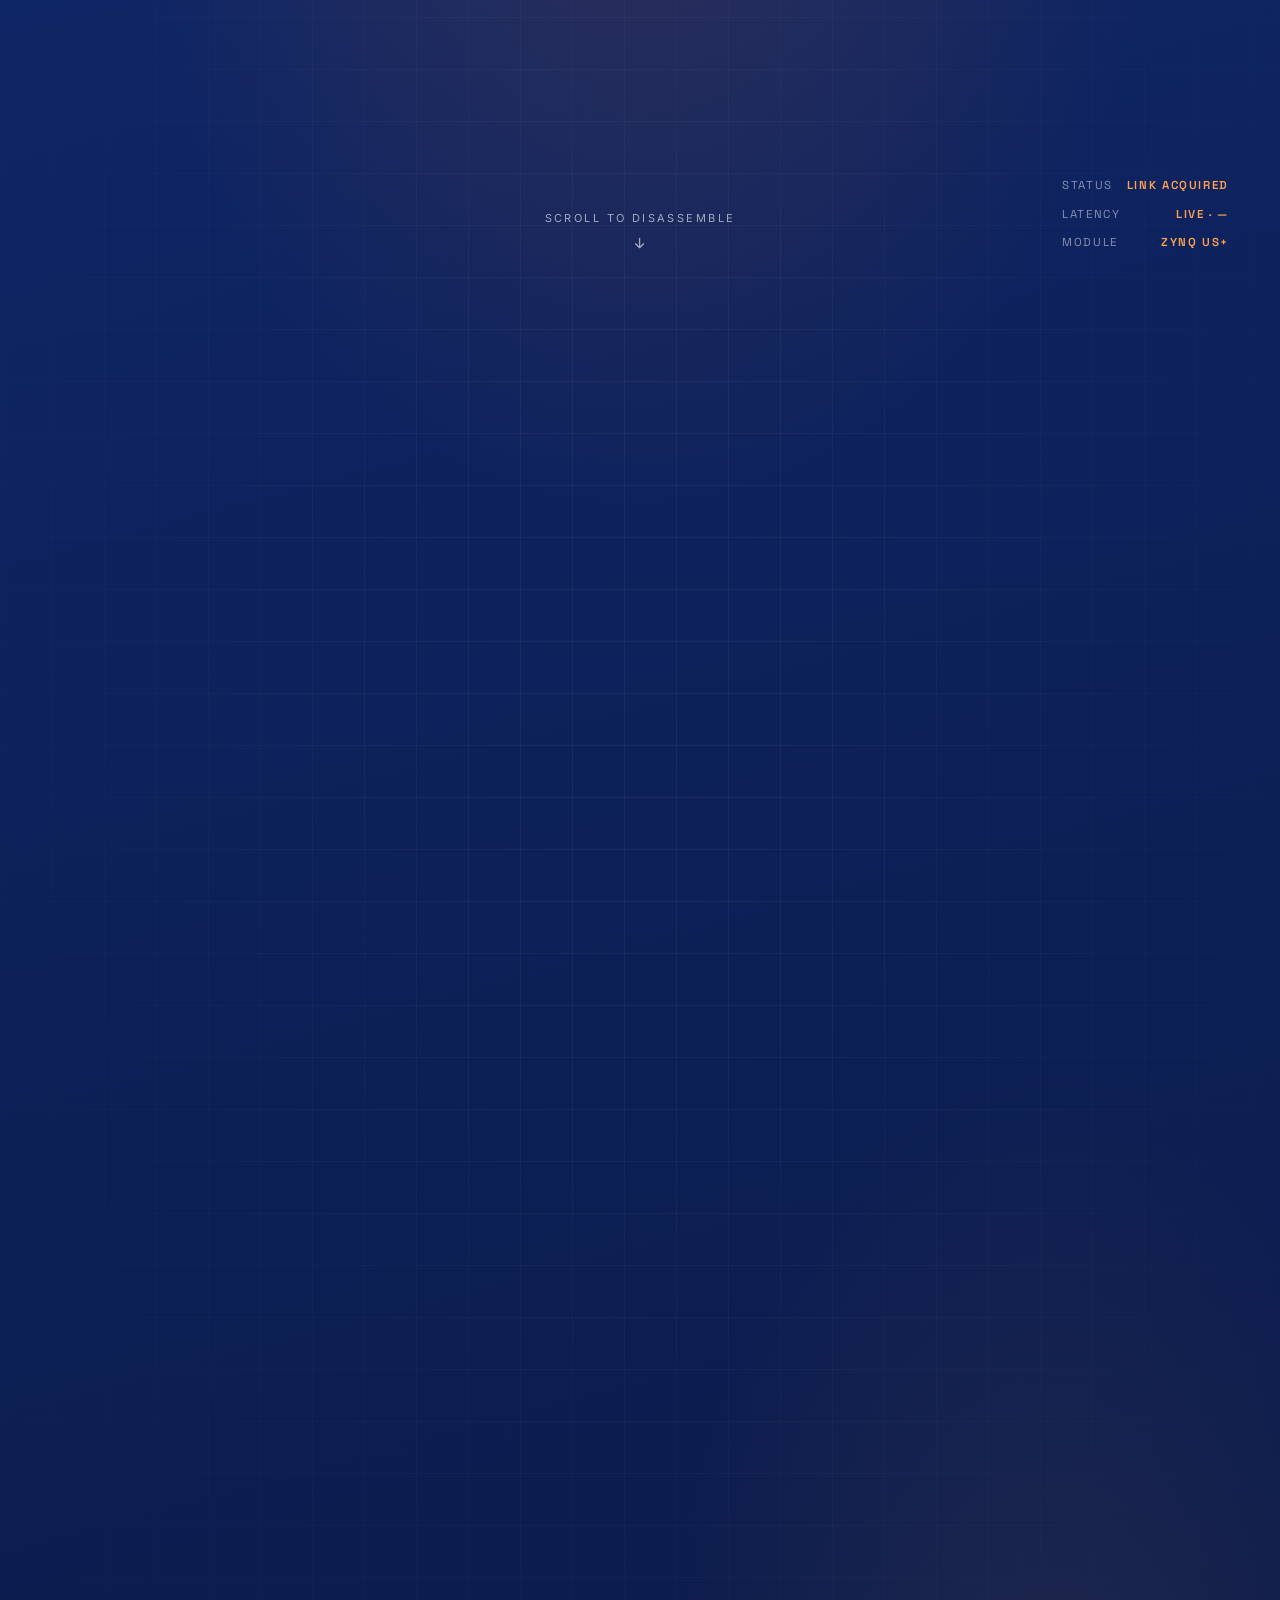
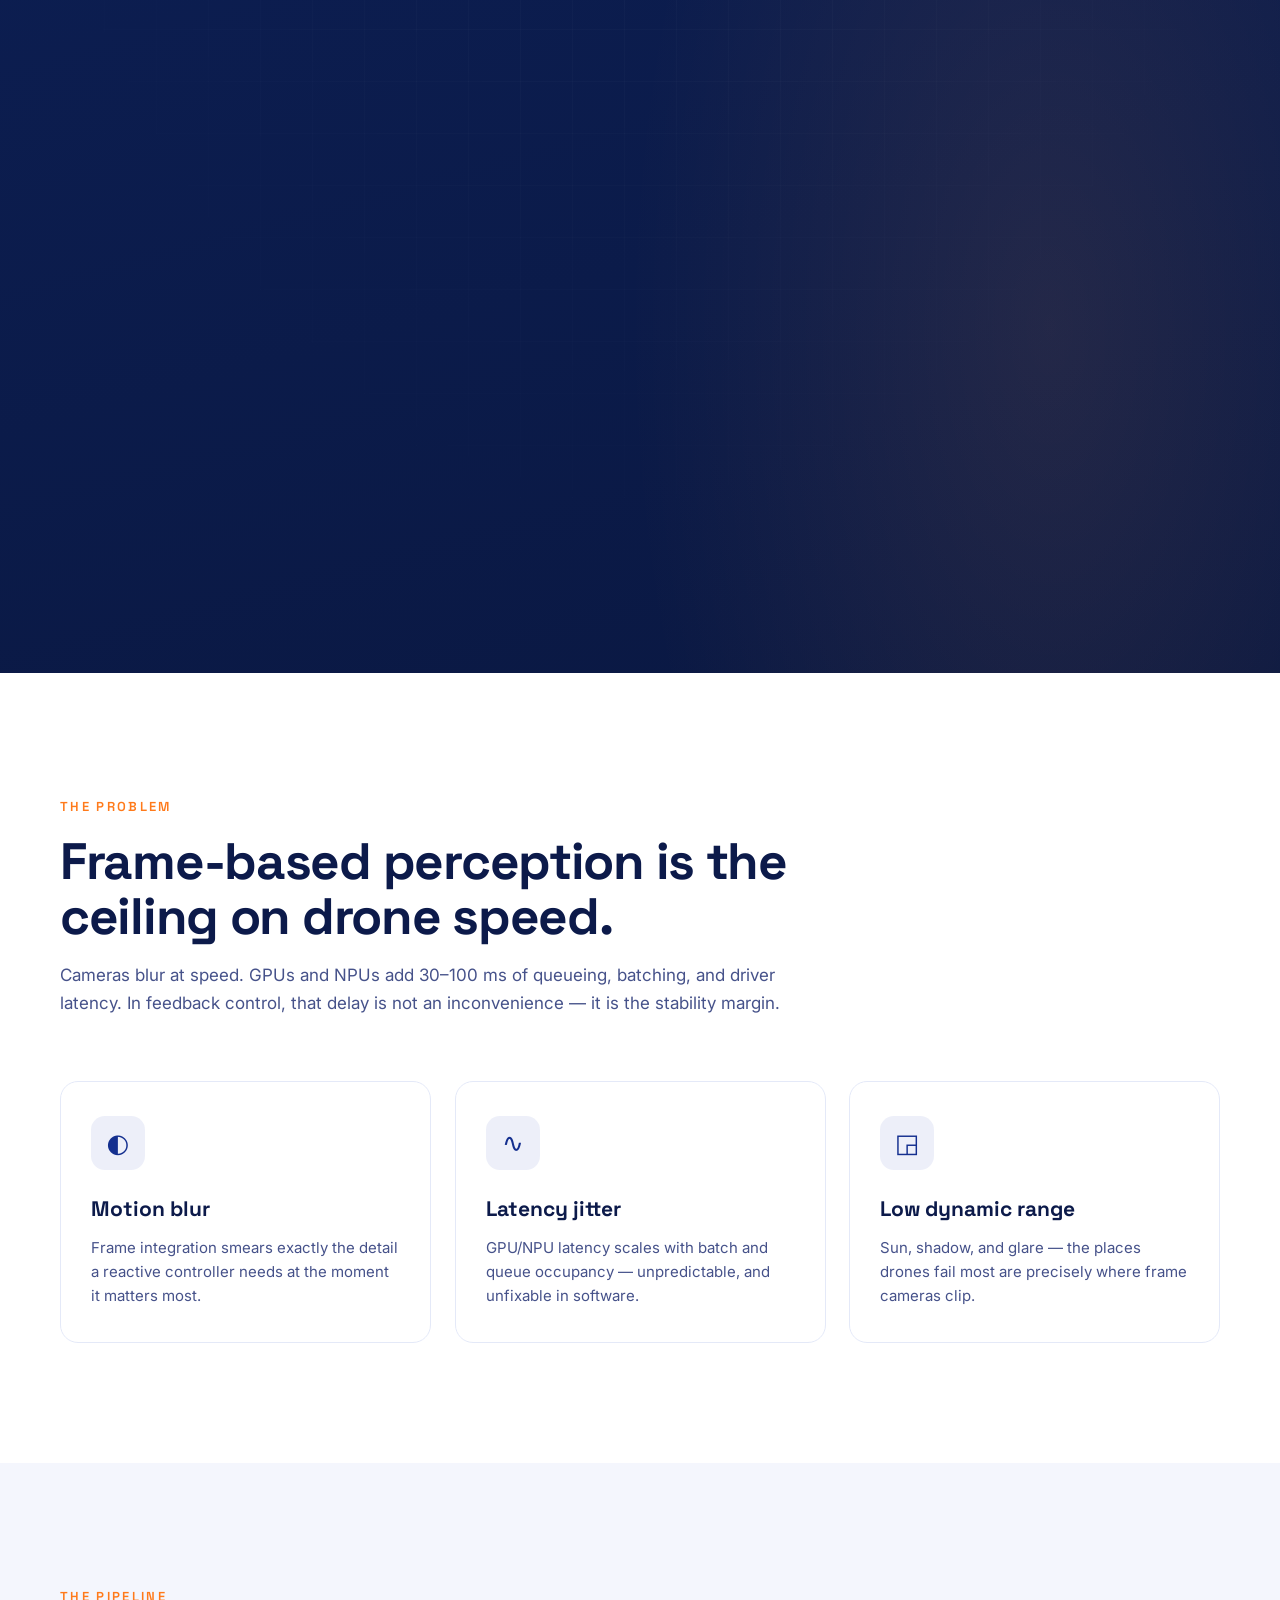
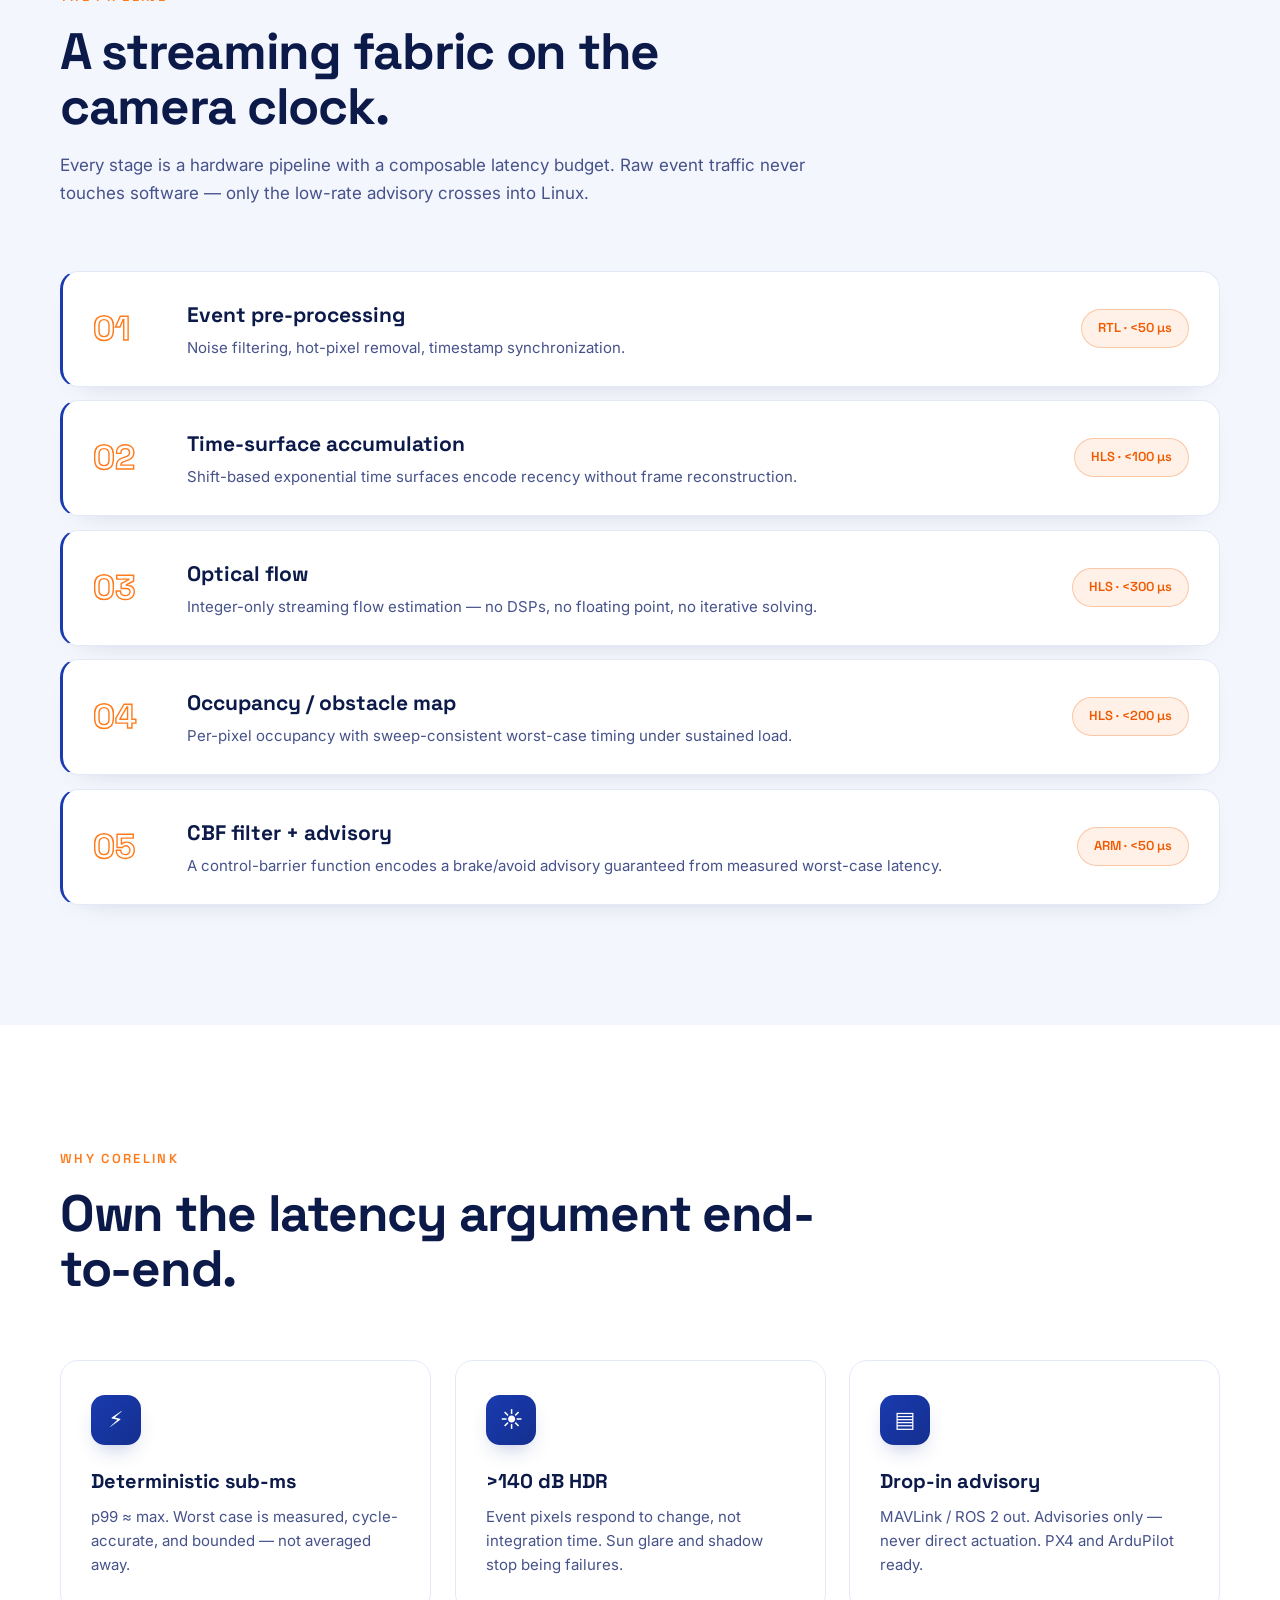
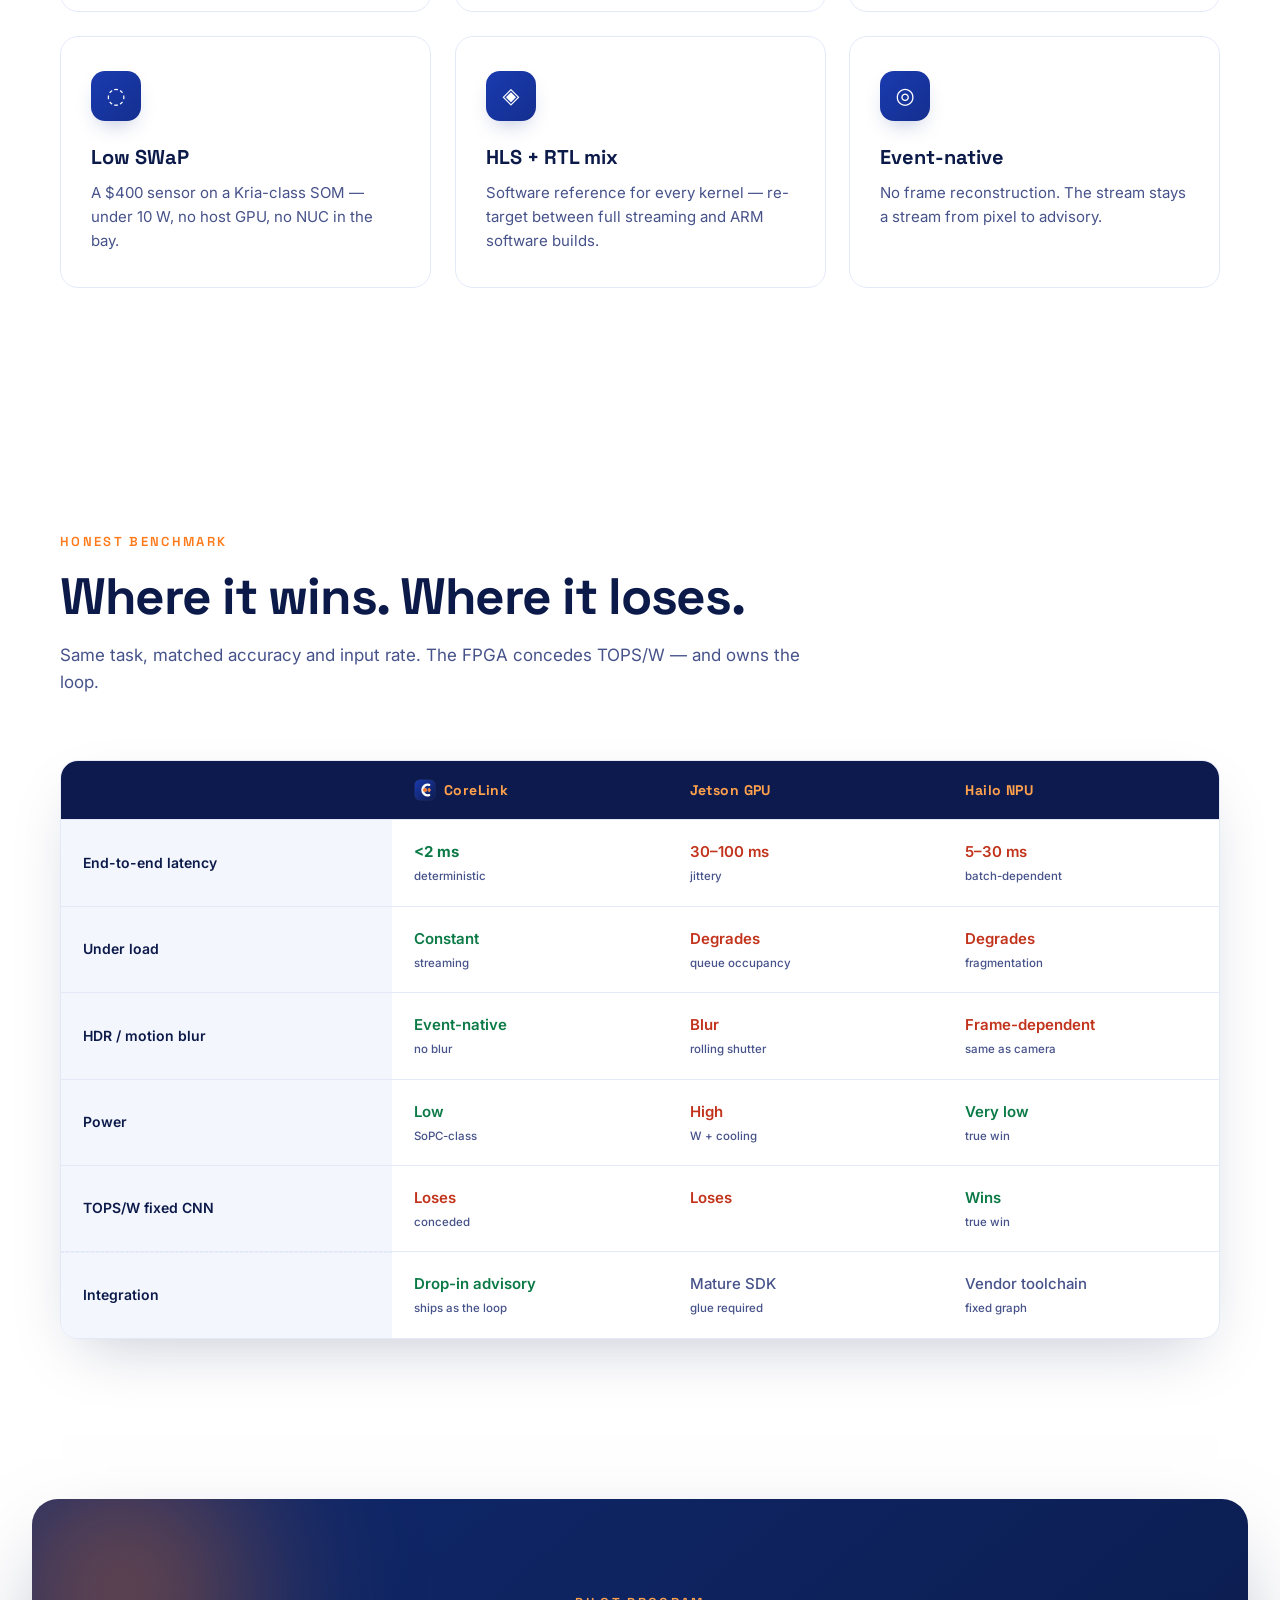
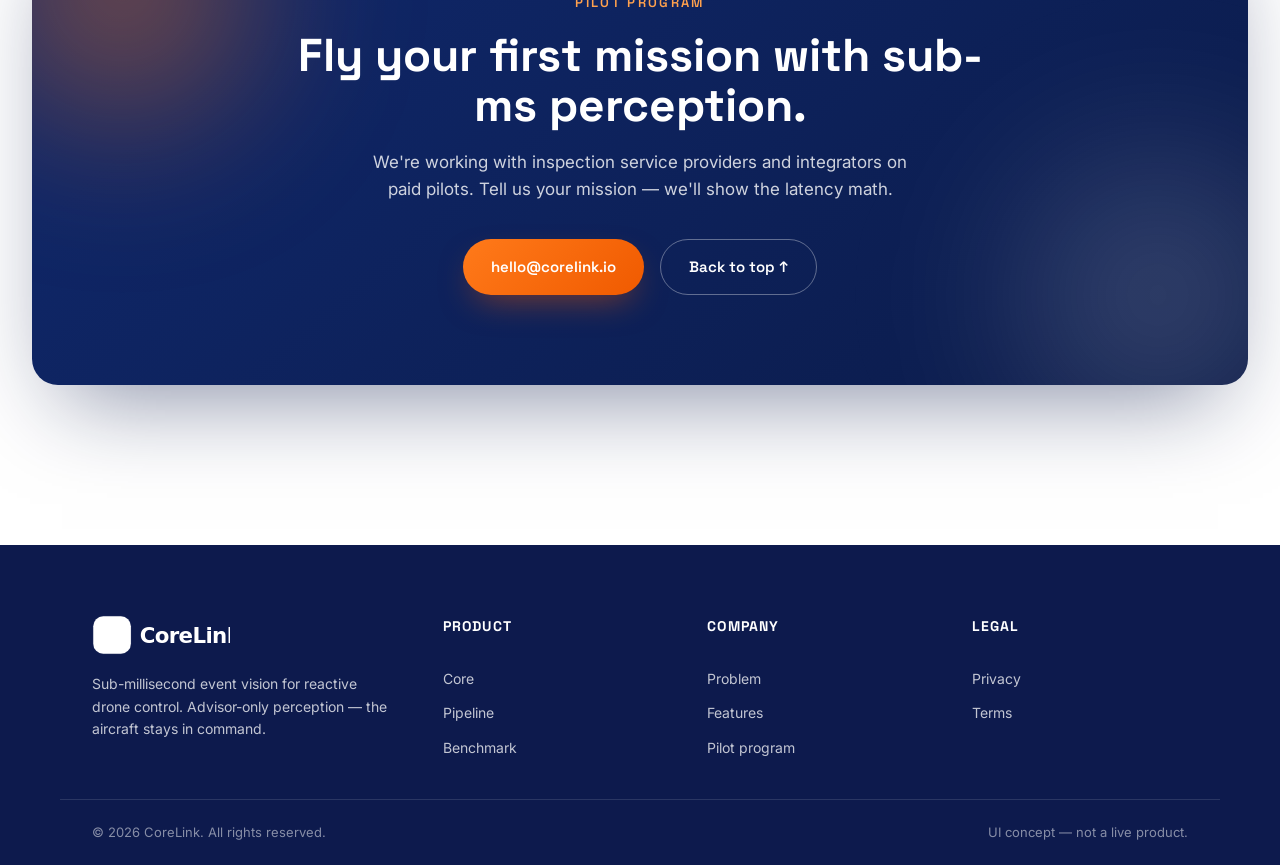
==== commit 717b8106: "feat: CoreLink logo, scroll-scrubbed 3D drone->FPGA chip, white-dominant palette with deeper blue Co" ====
--- a/website/index.html
+++ b/website/index.html
@@ -4,6 +4,7 @@
 <meta charset="UTF-8">
 <meta name="viewport" content="width=device-width, initial-scale=1.0">
 <title>CoreLink — Sub-millisecond event vision for reactive drone control</title>
+<link rel="icon" type="image/svg+xml" href="assets/favicon.svg">
 <link rel="preconnect" href="https://fonts.googleapis.com">
 <link rel="preconnect" href="https://fonts.gstatic.com" crossorigin>
 <link href="https://fonts.googleapis.com/css2?family=Space+Grotesk:wght@400;500;600;700&family=Inter:wght@400;500;600;700&display=swap" rel="stylesheet">
@@ -25,21 +26,14 @@
 <header class="nav" id="nav">
   <div class="nav-inner">
     <a href="#top" class="brand">
-      <span class="brand-mark">
-        <svg viewBox="0 0 32 32" fill="none" xmlns="http://www.w3.org/2000/svg">
-          <rect width="32" height="32" rx="9" fill="url(#brandGrad)"/>
-          <path d="M9 16h14M16 9v14" stroke="white" stroke-width="2.6" stroke-linecap="round"/>
-          <defs><linearGradient id="brandGrad" x1="0" y1="0" x2="32" y2="32"><stop stop-color="#ff7a1a"/><stop offset="1" stop-color="#f05a00"/></linearGradient></defs>
-        </svg>
-      </span>
-      <span class="brand-name">CoreLink</span>
+      <img class="brand-logo" src="assets/logo.svg" alt="CoreLink">
     </a>
     <nav class="nav-links">
+      <a href="#decompose">Core</a>
       <a href="#pipeline">Pipeline</a>
       <a href="#features">Features</a>
       <a href="#compare">Benchmark</a>
-      <a href="#how">How it works</a>
-      <a href="#faq">FAQ</a>
+      <a href="#problem">Problem</a>
     </nav>
     <a href="#cta" class="btn btn-primary btn-sm">Request access</a>
   </div>
@@ -66,7 +60,7 @@
         </p>
         <div class="hero-cta">
           <a href="#cta" class="btn btn-primary">Talk to the team</a>
-          <a href="#pipeline" class="btn btn-ghost">See the pipeline
+          <a href="#decompose" class="btn btn-ghost">Fly the demo
             <svg width="16" height="16" viewBox="0 0 24 24" fill="none"><path d="M5 12h14m-6-6 6 6-6 6" stroke="currentColor" stroke-width="2" stroke-linecap="round" stroke-linejoin="round"/></svg>
           </a>
         </div>
@@ -155,6 +149,42 @@
     </div>
   </div>
 
+  <!-- ============ 3D DECOMPOSE (dark blue, scroll-scrubbed) ============ -->
+  <section class="decompose" id="decompose">
+    <div class="decomp-pin">
+      <canvas id="drone-canvas" aria-label="Interactive 3D drone decomposing into an FPGA chip"></canvas>
+
+      <div class="decomp-ui">
+        <div class="decomp-label" data-stage="0">
+          <span class="kicker kicker--light">The machine</span>
+          <h2>One stream. One decision.</h2>
+          <p>This is what a reactive drone sees — before it sees.</p>
+        </div>
+        <div class="decomp-label" data-stage="1">
+          <span class="kicker kicker--light">X-ray view</span>
+          <h2>Strip away the airframe.</h2>
+          <p>Rotor, arm, body — every moving part falls away. The flight is just a side effect.</p>
+        </div>
+        <div class="decomp-label" data-stage="2">
+          <span class="kicker kicker--light">The Core</span>
+          <h2>The chip underneath it all.</h2>
+          <p>An FPGA fabric turning photons into a braking decision in under a millisecond.</p>
+        </div>
+      </div>
+
+      <div class="decomp-hud">
+        <div class="hud-row"><span>STATUS</span><b id="hudStatus">LINK ACQUIRED</b></div>
+        <div class="hud-row"><span>LATENCY</span><b id="hudLatency">—</b></div>
+        <div class="hud-row"><span>MODULE</span><b id="hudModule">GENX320</b></div>
+      </div>
+
+      <div class="decomp-scrollhint" id="decompScrollhint">
+        <span>scroll to disassemble</span>
+        <svg width="16" height="16" viewBox="0 0 24 24" fill="none"><path d="M12 5v14m-6-6 6 6 6-6" stroke="currentColor" stroke-width="2" stroke-linecap="round" stroke-linejoin="round"/></svg>
+      </div>
+    </div>
+  </section>
+
   <!-- ============ PROBLEM ============ -->
   <section class="section problem" id="problem">
     <div class="section-inner">
@@ -183,11 +213,11 @@
     </div>
   </section>
 
-  <!-- ============ PIPELINE (dark blue) ============ -->
+  <!-- ============ PIPELINE ============ -->
   <section class="section pipeline" id="pipeline">
     <div class="section-inner">
       <div class="section-head reveal">
-        <span class="kicker kicker--light">The pipeline</span>
+        <span class="kicker">The pipeline</span>
         <h2>A streaming fabric on the camera clock.</h2>
         <p>Every stage is a hardware pipeline with a composable latency budget. Raw event traffic never touches software — only the low-rate advisory crosses into Linux.</p>
       </div>
@@ -278,18 +308,18 @@
     </div>
   </section>
 
-  <!-- ============ COMPARE (dark blue) ============ -->
+  <!-- ============ COMPARE ============ -->
   <section class="section compare" id="compare">
     <div class="section-inner">
       <div class="section-head reveal">
-        <span class="kicker kicker--light">Honest benchmark</span>
+        <span class="kicker">Honest benchmark</span>
         <h2>Where it wins. Where it loses.</h2>
         <p>Same task, matched accuracy and input rate. The FPGA concedes TOPS/W — and owns the loop.</p>
       </div>
       <div class="compare-wrap reveal">
         <div class="compare-table">
           <div class="ct-row ct-head">
-            <div></div><div>CoreLink</div><div>Jetson-class GPU</div><div>Hailo-class NPU</div>
+            <div></div><div><img src="assets/logo-mark.svg" alt="CoreLink" class="ct-logo"> CoreLink</div><div>Jetson GPU</div><div>Hailo NPU</div>
           </div>
           <div class="ct-row">
             <div class="ct-label">End-to-end latency</div>
@@ -327,33 +357,6 @@
             <div class="ct-cell ct-neutral">Mature SDK<small>glue required</small></div>
             <div class="ct-cell ct-neutral">Vendor toolchain<small>fixed graph</small></div>
           </div>
-        </div>
-      </div>
-    </div>
-  </section>
-
-  <!-- ============ HOW ============ -->
-  <section class="section how" id="how">
-    <div class="section-inner">
-      <div class="section-head reveal">
-        <span class="kicker">How it works</span>
-        <h2>From event to advisory in three lines.</h2>
-      </div>
-      <div class="how-grid">
-        <div class="how-step reveal">
-          <span class="how-num">1</span>
-          <h3>Sense</h3>
-          <p>GENX320 event sensor streams asynchronous change events at 320×320 with microsecond timestamps.</p>
-        </div>
-        <div class="how-step reveal" data-delay="80">
-          <span class="how-num">2</span>
-          <h3>Process</h3>
-          <p>The FPGA fabric filters, accumulates, and estimates flow entirely in hardware — on the camera clock.</p>
-        </div>
-        <div class="how-step reveal" data-delay="160">
-          <span class="how-num">3</span>
-          <h3>Advise</h3>
-          <p>A CBF safety filter emits brake / avoid advisories over MAVLink. The autopilot stays in command.</p>
         </div>
       </div>
     </div>
@@ -379,27 +382,20 @@
 <footer class="footer">
   <div class="footer-inner">
     <div class="footer-brand">
-      <span class="brand-mark">
-        <svg viewBox="0 0 32 32" fill="none" xmlns="http://www.w3.org/2000/svg">
-          <rect width="32" height="32" rx="9" fill="url(#brandGrad2)"/>
-          <path d="M9 16h14M16 9v14" stroke="white" stroke-width="2.6" stroke-linecap="round"/>
-          <defs><linearGradient id="brandGrad2" x1="0" y1="0" x2="32" y2="32"><stop stop-color="#ff7a1a"/><stop offset="1" stop-color="#f05a00"/></linearGradient></defs>
-        </svg>
-      </span>
+      <img class="brand-logo brand-logo--light" src="assets/logo.svg" alt="CoreLink">
       <p>Sub-millisecond event vision for reactive drone control. Advisor-only perception — the aircraft stays in command.</p>
     </div>
     <div class="footer-cols">
       <div>
         <h4>Product</h4>
+        <a href="#decompose">Core</a>
         <a href="#pipeline">Pipeline</a>
-        <a href="#features">Features</a>
         <a href="#compare">Benchmark</a>
-        <a href="#how">How it works</a>
       </div>
       <div>
         <h4>Company</h4>
         <a href="#problem">Problem</a>
-        <a href="#faq">FAQ</a>
+        <a href="#features">Features</a>
         <a href="#cta">Pilot program</a>
       </div>
       <div>
@@ -415,6 +411,8 @@
   </div>
 </footer>
 
+<script src="vendor/three.min.js"></script>
+<script src="drone.js"></script>
 <script src="script.js"></script>
 </body>
 </html>
--- a/website/styles.css
+++ b/website/styles.css
@@ -1,29 +1,29 @@
 /* =========================================================
    CoreLink — Website UI
-   Palette: white dominant · royal blue sections · orange accent
+   Palette: white dominant · deeper royal blue · orange accent
    ========================================================= */
 
 :root {
   --white: #ffffff;
-  --bg-soft: #f6f8fe;
-  --ink: #0b1f5e;
-  --ink-soft: #44507f;
-
-  --blue: #1e45d0;
-  --blue-strong: #1638ad;
-  --blue-deep: #122c86;
-  --blue-bg: #1a3bb0;
-  --blue-bg-2: #0f2a8f;
-  --blue-glow: rgba(30, 69, 208, .35);
+  --bg-soft: #f4f6fd;
+  --ink: #0c1a4a;
+  --ink-soft: #46528a;
+
+  --blue: #1a3bb0;
+  --blue-strong: #142f8f;
+  --blue-deep: #0d1a4d;
+  --blue-bg: #10296e;
+  --blue-bg-2: #0a1842;
+  --blue-glow: rgba(20, 47, 143, .38);
 
   --orange: #ff7a1a;
   --orange-bright: #ffa14d;
   --orange-deep: #f05a00;
 
-  --line: #e5e9f7;
+  --line: #e4e9f8;
   --radius: 18px;
   --radius-sm: 12px;
-  --shadow: 0 24px 60px -22px rgba(11, 31, 94, .25);
+  --shadow: 0 24px 60px -22px rgba(12, 26, 74, .25);
   --font-head: "Space Grotesk", "Inter", system-ui, sans-serif;
   --font-body: "Inter", system-ui, -apple-system, sans-serif;
 }
@@ -74,21 +74,21 @@
 .orb-a {
   width: 560px; height: 560px;
   top: -160px; right: -120px;
-  background: radial-gradient(circle at 30% 30%, rgba(30, 69, 208, .55), rgba(30, 69, 208, 0));
+  background: radial-gradient(circle at 30% 30%, rgba(26, 59, 176, .5), rgba(26, 59, 176, 0));
   animation: drift 18s ease-in-out infinite alternate;
 }
 .orb-b {
   width: 480px; height: 480px;
   bottom: -140px; left: -140px;
-  background: radial-gradient(circle at 60% 60%, rgba(255, 122, 26, .4), rgba(255, 122, 26, 0));
+  background: radial-gradient(circle at 60% 60%, rgba(255, 122, 26, .32), rgba(255, 122, 26, 0));
   animation: drift 22s ease-in-out infinite alternate-reverse;
 }
 .grid-overlay {
   position: absolute;
   inset: 0;
   background-image:
-    linear-gradient(rgba(30, 69, 208, .05) 1px, transparent 1px),
-    linear-gradient(90deg, rgba(30, 69, 208, .05) 1px, transparent 1px);
+    linear-gradient(rgba(26, 59, 176, .05) 1px, transparent 1px),
+    linear-gradient(90deg, rgba(26, 59, 176, .05) 1px, transparent 1px);
   background-size: 54px 54px;
   mask-image: radial-gradient(ellipse 90% 60% at 50% 0%, black 20%, transparent 75%);
   -webkit-mask-image: radial-gradient(ellipse 90% 60% at 50% 0%, black 20%, transparent 75%);
@@ -123,11 +123,11 @@
 .btn-ghost {
   color: var(--blue-strong);
   background: transparent;
-  border: 1.5px solid rgba(30, 69, 208, .3);
+  border: 1.5px solid rgba(26, 59, 176, .32);
 }
 .btn-ghost:hover {
   border-color: var(--blue);
-  background: rgba(30, 69, 208, .06);
+  background: rgba(26, 59, 176, .06);
   transform: translateY(-3px);
 }
 .btn-ghost--light {
@@ -148,29 +148,24 @@
   transition: background .35s ease, box-shadow .35s ease, backdrop-filter .35s ease;
 }
 .nav.scrolled {
-  background: rgba(255, 255, 255, .82);
+  background: rgba(255, 255, 255, .85);
   backdrop-filter: blur(16px);
   -webkit-backdrop-filter: blur(16px);
-  box-shadow: 0 10px 30px -18px rgba(11, 31, 94, .25);
-  border-bottom: 1px solid rgba(30, 69, 208, .08);
+  box-shadow: 0 10px 30px -18px rgba(12, 26, 74, .28);
+  border-bottom: 1px solid rgba(26, 59, 176, .08);
 }
 .nav-inner {
   max-width: 1240px;
   margin: 0 auto;
-  padding: 18px 32px;
+  padding: 16px 32px;
   display: flex;
   align-items: center;
   justify-content: space-between;
   gap: 24px;
 }
 .brand { display: flex; align-items: center; gap: 12px; }
-.brand-mark svg { width: 34px; height: 34px; box-shadow: 0 8px 20px -8px rgba(240, 90, 0, .6); border-radius: 9px; }
-.brand-name {
-  font-family: var(--font-head);
-  font-weight: 700;
-  font-size: 21px;
-  letter-spacing: -.02em;
-}
+.brand-logo { height: 40px; width: auto; }
+.brand-logo--light { filter: brightness(0) invert(1); }
 .nav-links { display: flex; gap: 34px; }
 .nav-links a {
   font-size: 14.5px;
@@ -216,8 +211,8 @@
   font-weight: 600;
   letter-spacing: .04em;
   color: var(--blue-strong);
-  background: rgba(30, 69, 208, .07);
-  border: 1px solid rgba(30, 69, 208, .18);
+  background: rgba(26, 59, 176, .07);
+  border: 1px solid rgba(26, 59, 176, .18);
   padding: 8px 16px;
   border-radius: 999px;
   margin-bottom: 26px;
@@ -296,14 +291,12 @@
   box-shadow: var(--shadow);
   overflow: hidden;
   position: relative;
-  transform: rotate(0deg);
-  transition: transform .5s cubic-bezier(.2, .8, .2, 1);
 }
 .chip-card::before {
   content: "";
   position: absolute;
   inset: 0;
-  background: linear-gradient(135deg, rgba(30, 69, 208, .06), rgba(255, 122, 26, .05));
+  background: linear-gradient(135deg, rgba(26, 59, 176, .06), rgba(255, 122, 26, .05));
   z-index: 0;
   pointer-events: none;
 }
@@ -338,7 +331,7 @@
   z-index: 1;
   height: 110px;
   background:
-    radial-gradient(circle at 30% 40%, rgba(30, 69, 208, .12), transparent 60%),
+    radial-gradient(circle at 30% 40%, rgba(26, 59, 176, .12), transparent 60%),
     var(--bg-soft);
   border-bottom: 1px solid var(--line);
   overflow: hidden;
@@ -350,7 +343,7 @@
   width: 9px; height: 9px;
   border-radius: 50%;
   background: var(--blue);
-  box-shadow: 0 0 0 4px rgba(30, 69, 208, .18);
+  box-shadow: 0 0 0 4px rgba(26, 59, 176, .18);
   left: var(--x);
   animation: evtfly 3.2s linear infinite;
   animation-delay: var(--d);
@@ -395,7 +388,7 @@
   padding: 12px 4px;
   transition: transform .3s ease, border-color .3s ease, background .3s ease;
 }
-.flow-stage:hover { transform: translateY(-4px); border-color: rgba(30, 69, 208, .4); background: #fff; }
+.flow-stage:hover { transform: translateY(-4px); border-color: rgba(26, 59, 176, .4); background: #fff; }
 .flow-stage b {
   font-family: var(--font-head);
   font-size: 13px;
@@ -458,7 +451,7 @@
 }
 .mouse {
   width: 22px; height: 34px;
-  border: 2px solid rgba(11, 31, 94, .3);
+  border: 2px solid rgba(12, 26, 74, .3);
   border-radius: 12px;
   display: flex;
   justify-content: center;
@@ -535,6 +528,119 @@
 }
 .kicker--light { color: var(--orange-bright); }
 
+/* =========================================================
+   3D DECOMPOSE — scroll-scrubbed drone → FPGA chip
+   ========================================================= */
+.decompose {
+  position: relative;
+  height: 320vh;
+  background:
+    radial-gradient(ellipse 70% 45% at 50% 12%, rgba(255, 122, 26, .14), transparent 60%),
+    radial-gradient(ellipse 55% 50% at 82% 88%, rgba(255, 161, 77, .1), transparent 60%),
+    linear-gradient(165deg, var(--blue-bg) 0%, var(--blue-bg-2) 100%);
+  color: #fff;
+}
+.decompose::before {
+  content: "";
+  position: absolute;
+  inset: 0;
+  background-image:
+    linear-gradient(rgba(255, 255, 255, .05) 1px, transparent 1px),
+    linear-gradient(90deg, rgba(255, 255, 255, .05) 1px, transparent 1px);
+  background-size: 52px 52px;
+  mask-image: radial-gradient(ellipse 75% 65% at 50% 45%, black, transparent 85%);
+  -webkit-mask-image: radial-gradient(ellipse 75% 65% at 50% 45%, black, transparent 85%);
+  pointer-events: none;
+}
+.decomp-pin {
+  position: sticky;
+  top: 0;
+  height: 100vh;
+  overflow: hidden;
+}
+#drone-canvas {
+  position: absolute;
+  inset: 0;
+  width: 100%;
+  height: 100%;
+  display: block;
+}
+
+.decomp-ui {
+  position: absolute;
+  top: 0; left: 0; right: 0;
+  padding: 110px 6vw 0;
+  display: flex;
+  justify-content: center;
+  pointer-events: none;
+  text-align: center;
+  z-index: 3;
+}
+.decomp-label {
+  position: absolute;
+  max-width: 640px;
+  opacity: 0;
+  transform: translateY(18px);
+  transition: opacity .6s ease, transform .6s ease;
+}
+.decomp-label.active { opacity: 1; transform: translateY(0); }
+.decomp-label h2 {
+  font-family: var(--font-head);
+  font-weight: 700;
+  font-size: clamp(28px, 3.6vw, 44px);
+  line-height: 1.08;
+  letter-spacing: -.02em;
+  margin-bottom: 12px;
+  text-shadow: 0 6px 30px rgba(10, 24, 66, .6);
+}
+.decomp-label p {
+  color: rgba(255, 255, 255, .8);
+  font-size: 16px;
+  text-shadow: 0 3px 18px rgba(10, 24, 66, .6);
+}
+
+/* HUD */
+.decomp-hud {
+  position: absolute;
+  right: 4vw;
+  bottom: 42px;
+  display: flex;
+  flex-direction: column;
+  gap: 10px;
+  font-family: var(--font-head);
+  font-size: 11.5px;
+  letter-spacing: .14em;
+  z-index: 3;
+  text-align: right;
+}
+.hud-row { display: flex; gap: 14px; justify-content: space-between; align-items: baseline; }
+.hud-row span { color: rgba(255, 255, 255, .5); }
+.hud-row b { color: var(--orange-bright); font-weight: 600; }
+
+/* scroll hint */
+.decomp-scrollhint {
+  position: absolute;
+  left: 50%;
+  bottom: 42px;
+  transform: translateX(-50%);
+  display: flex;
+  flex-direction: column;
+  align-items: center;
+  gap: 8px;
+  font-size: 11px;
+  letter-spacing: .22em;
+  text-transform: uppercase;
+  color: rgba(255, 255, 255, .6);
+  z-index: 3;
+  transition: opacity .5s ease;
+}
+.decomp-scrollhint svg { animation: hintbounce 1.8s ease-in-out infinite; }
+@keyframes hintbounce {
+  0%, 100% { transform: translateY(0); }
+  50% { transform: translateY(8px); }
+}
+.decomp-scrollhint.hidden { opacity: 0; }
+
 /* ---------- Problem ---------- */
 .problem-grid {
   display: grid;
@@ -551,7 +657,7 @@
 .problem-card:hover {
   transform: translateY(-8px);
   box-shadow: var(--shadow);
-  border-color: rgba(30, 69, 208, .28);
+  border-color: rgba(26, 59, 176, .28);
 }
 .problem-icon {
   width: 54px; height: 54px;
@@ -559,7 +665,7 @@
   place-items: center;
   font-size: 26px;
   color: var(--blue-strong);
-  background: rgba(30, 69, 208, .08);
+  background: rgba(26, 59, 176, .08);
   border-radius: 14px;
   margin-bottom: 22px;
 }
@@ -570,66 +676,49 @@
 }
 .problem-card p { color: var(--ink-soft); font-size: 15px; }
 
-/* ---------- Pipeline (dark blue) ---------- */
+/* ---------- Pipeline (white) ---------- */
 .pipeline {
-  background: linear-gradient(160deg, var(--blue-bg) 0%, var(--blue-bg-2) 100%);
-  color: #fff;
-}
-.pipeline::before {
-  content: "";
-  position: absolute;
-  inset: 0;
-  background-image:
-    linear-gradient(rgba(255, 255, 255, .045) 1px, transparent 1px),
-    linear-gradient(90deg, rgba(255, 255, 255, .045) 1px, transparent 1px);
-  background-size: 48px 48px;
-  mask-image: radial-gradient(ellipse 80% 70% at 50% 0%, black, transparent 80%);
-  -webkit-mask-image: radial-gradient(ellipse 80% 70% at 50% 0%, black, transparent 80%);
-  pointer-events: none;
-}
-.pipeline .section-inner, .pipeline .section-head { position: relative; z-index: 1; }
-.pipeline .section-head p { color: rgba(255, 255, 255, .78); }
-
+  background: var(--bg-soft);
+}
 .pipeline-list {
-  position: relative;
-  z-index: 1;
   display: flex;
   flex-direction: column;
-  gap: 16px;
+  gap: 14px;
 }
 .pl-stage {
   display: grid;
   grid-template-columns: 70px 1fr auto;
   align-items: center;
   gap: 24px;
-  background: rgba(255, 255, 255, .06);
-  border: 1px solid rgba(255, 255, 255, .12);
+  background: #fff;
+  border: 1px solid var(--line);
+  border-left: 3px solid var(--blue);
   border-radius: var(--radius);
   padding: 26px 30px;
-  backdrop-filter: blur(6px);
-  transition: transform .35s ease, background .35s ease, border-color .35s ease;
+  box-shadow: 0 10px 30px -24px rgba(12, 26, 74, .4);
+  transition: transform .35s ease, box-shadow .35s ease, border-color .35s ease;
 }
 .pl-stage:hover {
   transform: translateX(12px);
-  background: rgba(255, 255, 255, .1);
-  border-color: rgba(255, 161, 77, .5);
+  box-shadow: var(--shadow);
+  border-left-color: var(--orange);
 }
 .pl-num {
   font-family: var(--font-head);
   font-size: 34px;
   font-weight: 700;
   color: transparent;
-  -webkit-text-stroke: 1.4px var(--orange-bright);
-}
-.pl-body h3 { font-family: var(--font-head); font-size: 21px; margin-bottom: 4px; }
-.pl-body p { color: rgba(255, 255, 255, .72); font-size: 15px; }
+  -webkit-text-stroke: 1.4px var(--orange);
+}
+.pl-body h3 { font-family: var(--font-head); font-size: 21px; margin-bottom: 4px; color: var(--ink); }
+.pl-body p { color: var(--ink-soft); font-size: 15px; }
 .pl-lat {
   font-family: var(--font-head);
   font-size: 13px;
   font-weight: 600;
-  color: var(--orange-bright);
-  background: rgba(255, 122, 26, .14);
-  border: 1px solid rgba(255, 161, 77, .35);
+  color: var(--orange-deep);
+  background: rgba(255, 122, 26, .1);
+  border: 1px solid rgba(240, 90, 0, .28);
   padding: 8px 16px;
   border-radius: 999px;
   white-space: nowrap;
@@ -663,7 +752,7 @@
 .feature-card:hover {
   transform: translateY(-8px);
   box-shadow: var(--shadow);
-  border-color: rgba(30, 69, 208, .22);
+  border-color: rgba(26, 59, 176, .22);
 }
 .feature-card:hover::before { transform: scaleX(1); }
 .feat-icon {
@@ -680,84 +769,47 @@
 .feature-card h3 { font-family: var(--font-head); font-size: 20px; margin-bottom: 8px; }
 .feature-card p { color: var(--ink-soft); font-size: 15px; }
 
-/* ---------- Compare (dark blue) ---------- */
-.compare {
-  background: linear-gradient(200deg, var(--blue-bg-2) 0%, var(--blue) 130%);
-  color: #fff;
-}
-.compare .section-head p { color: rgba(255, 255, 255, .78); }
-
-.compare-wrap { position: relative; z-index: 1; }
+/* ---------- Compare (white) ---------- */
+.compare-wrap { position: relative; }
 .compare-table {
   border-radius: var(--radius);
   overflow: hidden;
-  border: 1px solid rgba(255, 255, 255, .16);
-  background: rgba(255, 255, 255, .05);
-  backdrop-filter: blur(8px);
+  border: 1px solid var(--line);
+  background: #fff;
+  box-shadow: var(--shadow);
 }
 .ct-row {
   display: grid;
   grid-template-columns: 1.2fr 1fr 1fr 1fr;
-  border-bottom: 1px solid rgba(255, 255, 255, .1);
+  border-bottom: 1px solid var(--line);
 }
 .ct-row:last-child { border-bottom: none; }
 .ct-head {
-  background: rgba(255, 255, 255, .08);
+  background: var(--blue-deep);
+  color: #fff;
   font-family: var(--font-head);
   font-weight: 700;
   font-size: 14px;
   letter-spacing: .03em;
 }
-.ct-head div { padding: 18px 22px; }
+.ct-head div { padding: 18px 22px; display: flex; align-items: center; gap: 8px; }
 .ct-head div:not(:first-child) { color: var(--orange-bright); }
+.ct-logo { height: 22px; width: auto; border-radius: 5px; }
 .ct-label, .ct-cell { padding: 20px 22px; }
 .ct-label {
   font-size: 14px;
   font-weight: 600;
-  color: rgba(255, 255, 255, .85);
-  display: flex;
-  align-items: center;
+  color: var(--ink);
+  display: flex;
+  align-items: center;
+  background: var(--bg-soft);
 }
 .ct-cell { display: flex; flex-direction: column; gap: 3px; font-size: 15px; font-weight: 600; }
-.ct-cell small { font-size: 11.5px; font-weight: 500; opacity: .7; }
-.ct-win { color: #7dffb0; }
-.ct-lose { color: #ffb3a0; }
-.ct-neutral { color: rgba(255, 255, 255, .75); }
-.ct-foot .ct-label { border-top: 1px dashed rgba(255, 255, 255, .18); }
-
-/* ---------- How ---------- */
-.how-grid {
-  display: grid;
-  grid-template-columns: repeat(3, 1fr);
-  gap: 24px;
-}
-.how-step {
-  background: var(--bg-soft);
-  border: 1px solid var(--line);
-  border-radius: var(--radius);
-  padding: 40px 32px;
-  position: relative;
-  transition: transform .35s ease, background .35s ease;
-}
-.how-step:hover { transform: translateY(-8px); background: #fff; }
-.how-num {
-  position: absolute;
-  top: 26px; right: 28px;
-  font-family: var(--font-head);
-  font-size: 56px;
-  font-weight: 700;
-  color: transparent;
-  -webkit-text-stroke: 1.4px rgba(30, 69, 208, .25);
-}
-.how-step h3 {
-  font-family: var(--font-head);
-  font-size: 22px;
-  margin-bottom: 12px;
-  color: var(--blue-strong);
-  position: relative;
-  z-index: 1;
-}
-.how-step p { color: var(--ink-soft); font-size: 15px; position: relative; z-index: 1; }
+.ct-cell small { font-size: 11.5px; font-weight: 500; color: var(--ink-soft); }
+.ct-win { color: #0b7a46; }
+.ct-lose { color: #c2331c; }
+.ct-neutral { color: var(--ink-soft); font-weight: 500; }
+.ct-foot .ct-label { border-top: 1px dashed var(--line); }
 
 /* ---------- CTA ---------- */
 .cta { padding-top: 40px; }
@@ -769,7 +821,7 @@
   color: #fff;
   text-align: center;
   padding: 90px 40px;
-  box-shadow: 0 40px 90px -30px rgba(11, 31, 94, .5);
+  box-shadow: 0 40px 90px -30px rgba(12, 26, 74, .5);
 }
 .cta-orbs {
   position: absolute;
@@ -790,7 +842,7 @@
 .cta-orbs::after {
   width: 460px; height: 460px;
   right: -140px; bottom: -140px;
-  background: radial-gradient(circle, rgba(255, 255, 255, .25), transparent 65%);
+  background: radial-gradient(circle, rgba(255, 255, 255, .22), transparent 65%);
 }
 .cta-card .kicker, .cta-card h2, .cta-card p, .cta-actions { position: relative; z-index: 1; }
 .cta-card h2 {
@@ -822,7 +874,7 @@
   grid-template-columns: 1.4fr 1fr 1fr 1fr;
   gap: 48px;
 }
-.footer-brand p { margin-top: 18px; font-size: 14px; max-width: 320px; }
+.footer-brand p { margin-top: 18px; font-size: 14px; max-width: 340px; }
 .footer h4 {
   font-family: var(--font-head);
   color: #fff;
@@ -860,31 +912,25 @@
   transform: translateY(0);
 }
 
-/* Parallax float on hero visual */
-.hero-visual { animation: floaty 7s ease-in-out infinite; }
-@keyframes floaty {
-  0%, 100% { transform: translateY(0); }
-  50%      { transform: translateY(-14px); }
-}
-
 /* ---------- Responsive ---------- */
 @media (max-width: 1000px) {
   .hero-inner { grid-template-columns: 1fr; gap: 48px; }
   .hero { padding-top: 150px; min-height: auto; }
   .hero-scroll { display: none; }
-  .problem-grid, .feature-grid, .how-grid { grid-template-columns: 1fr 1fr; }
+  .problem-grid, .feature-grid { grid-template-columns: 1fr 1fr; }
   .footer-inner { grid-template-columns: 1fr 1fr; }
   .footer-cols { display: grid; grid-template-columns: 1fr 1fr; }
   .ct-row { grid-template-columns: 1.1fr 1fr 1fr; }
-  .ct-label { grid-column: 1 / -1; border-bottom: 1px dashed rgba(255,255,255,.12); padding-bottom: 8px; }
+  .ct-label { grid-column: 1 / -1; border-bottom: 1px dashed var(--line); padding-bottom: 8px; }
   .pl-stage { grid-template-columns: 54px 1fr; }
   .pl-lat { grid-column: 2; width: fit-content; }
+  .decomp-hud { display: none; }
 }
 
 @media (max-width: 640px) {
   .section { padding: 80px 20px; }
   .nav-links { display: none; }
-  .problem-grid, .feature-grid, .how-grid { grid-template-columns: 1fr; }
+  .problem-grid, .feature-grid { grid-template-columns: 1fr; }
   .hero-stats { gap: 24px; flex-wrap: wrap; }
   .flow { flex-wrap: wrap; }
   .flow-stage { min-width: 40%; }
@@ -892,4 +938,5 @@
   .cta-card { padding: 60px 24px; }
   .footer-inner { grid-template-columns: 1fr; }
   .footer-cols { grid-template-columns: 1fr; }
-}
+  .decompose { height: 360vh; }
+}
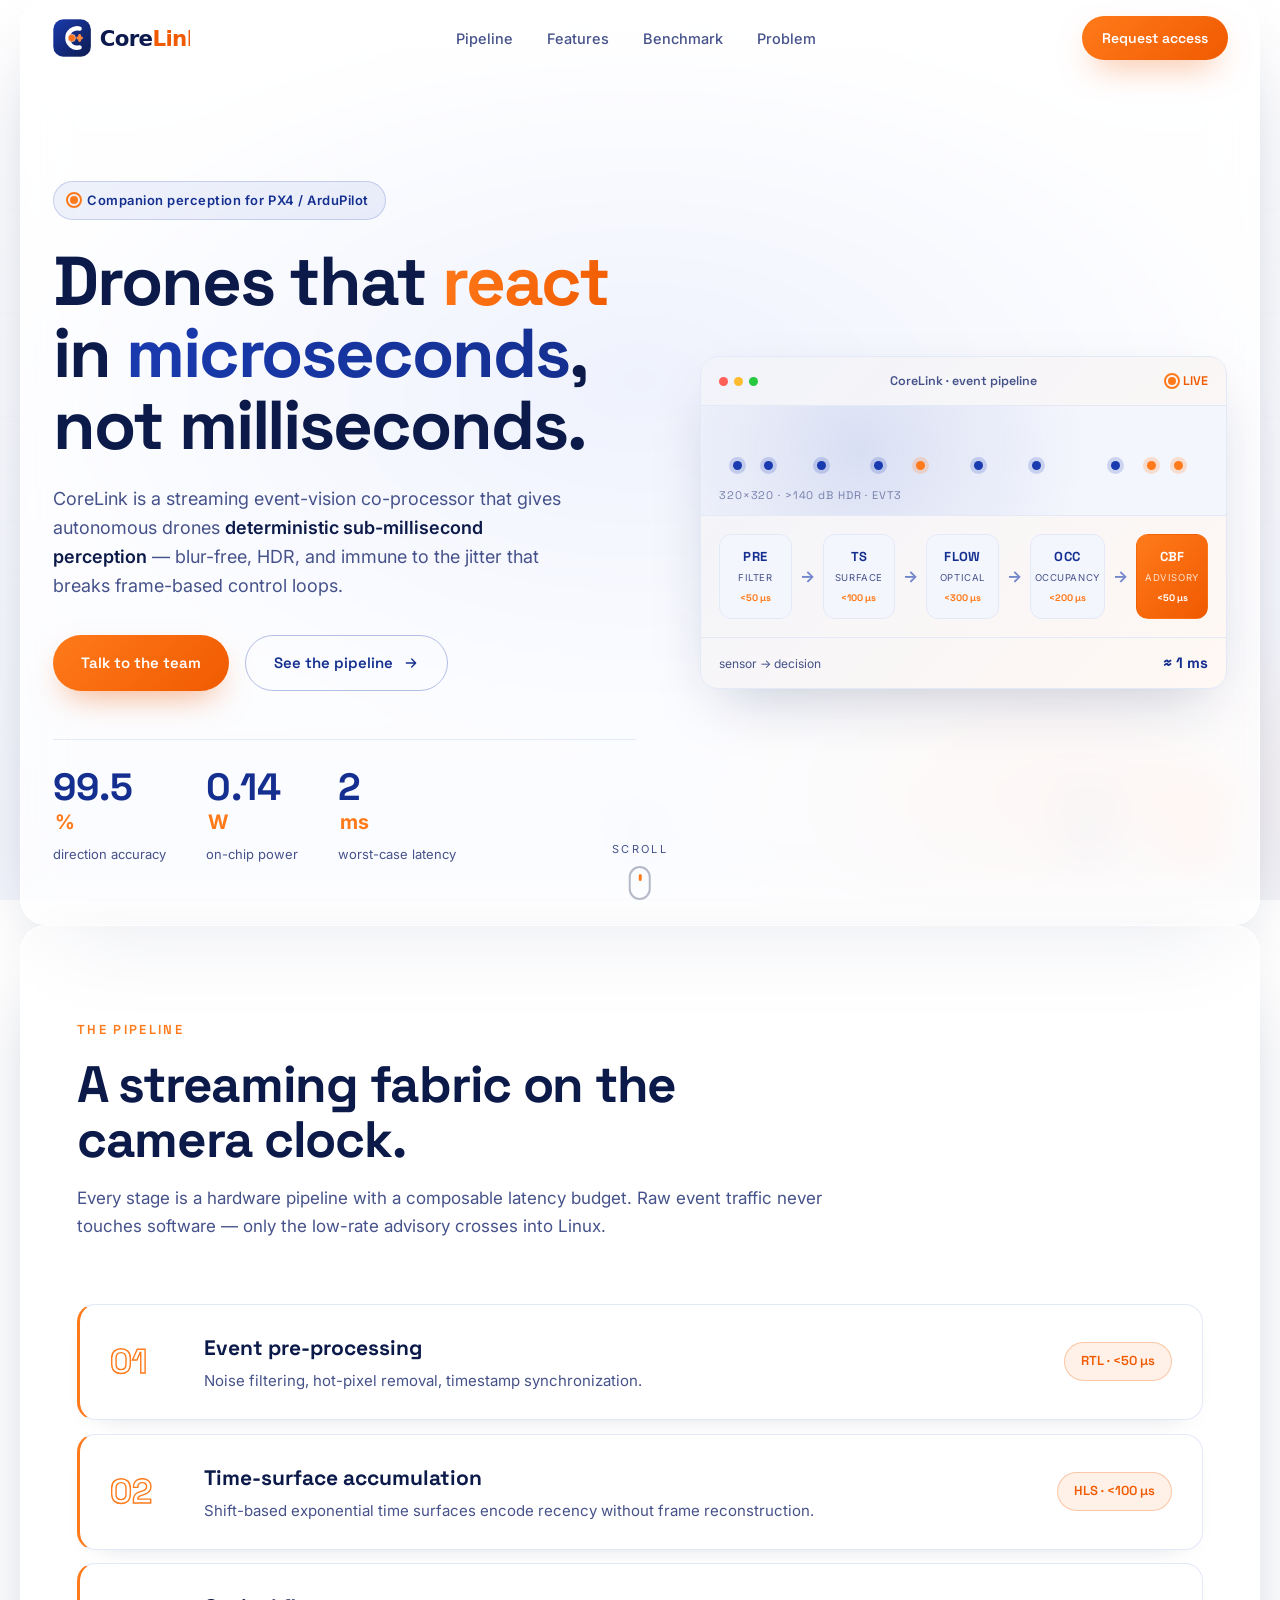
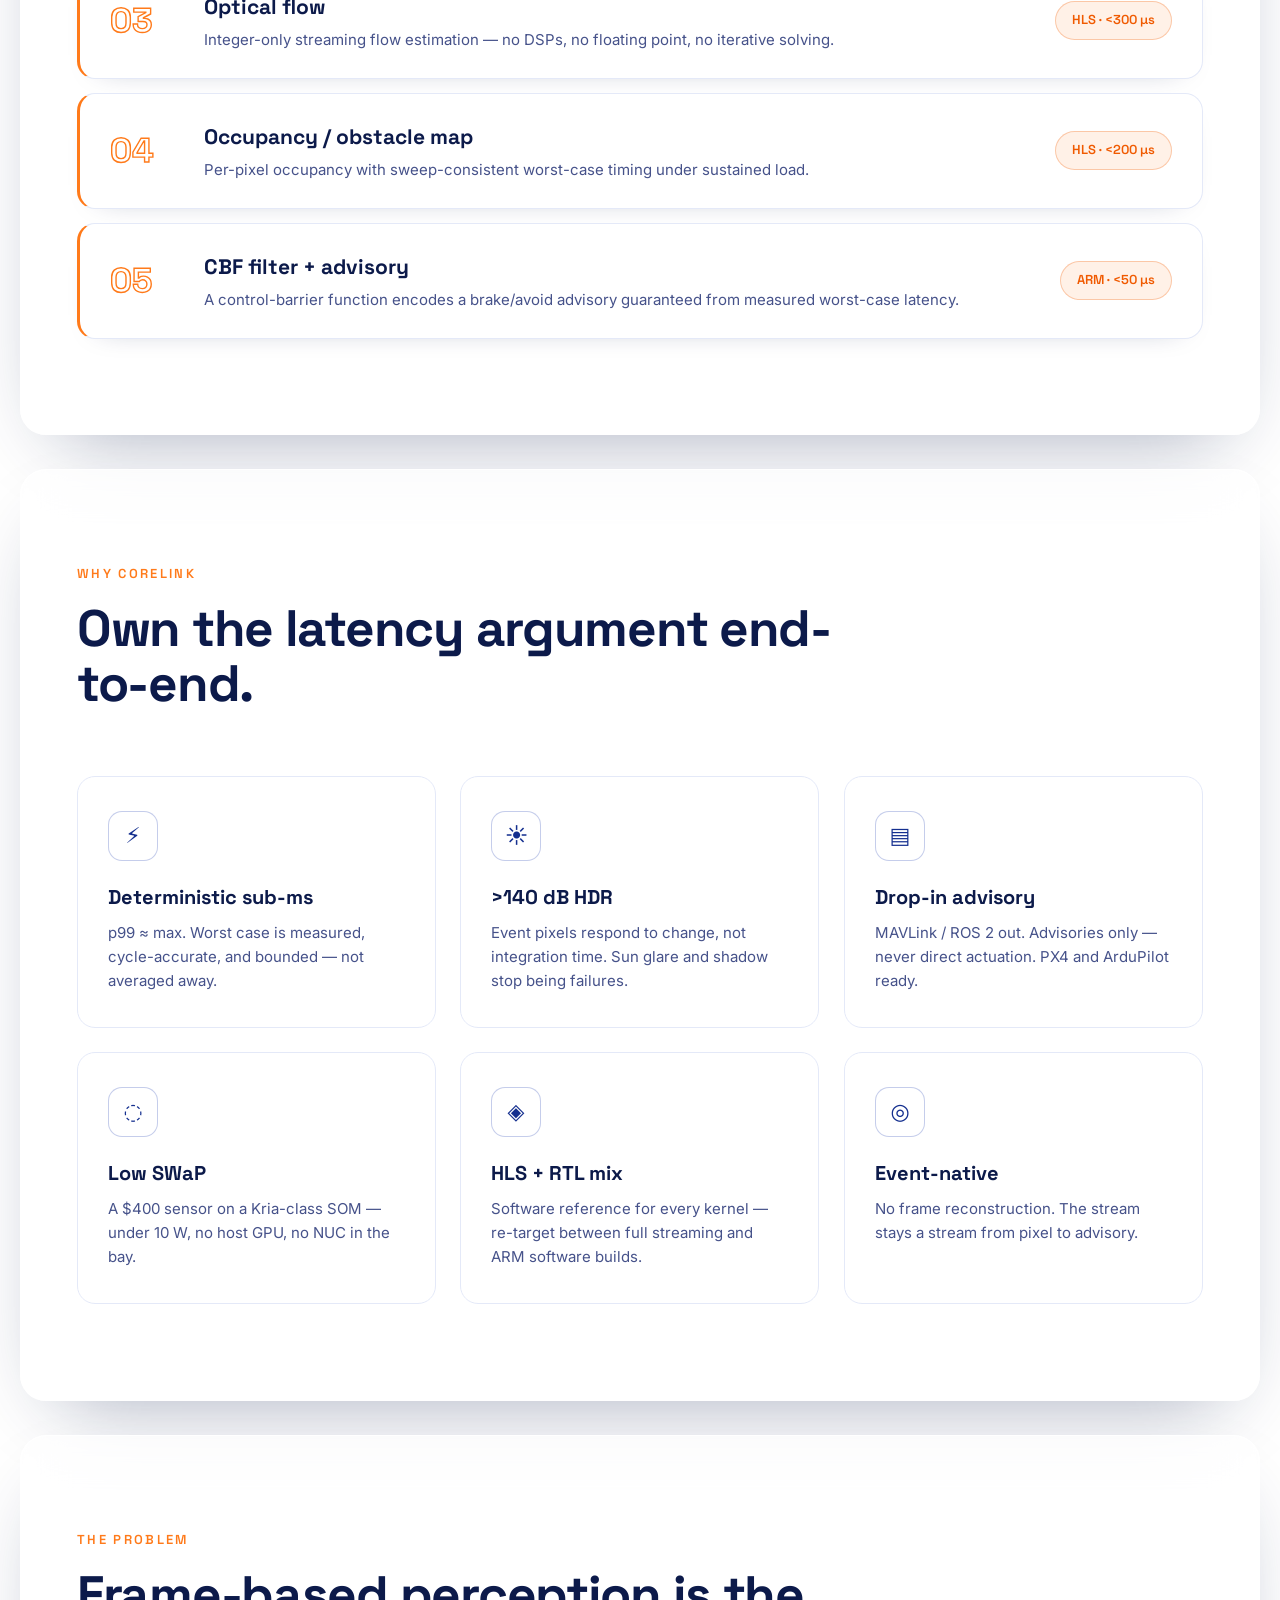
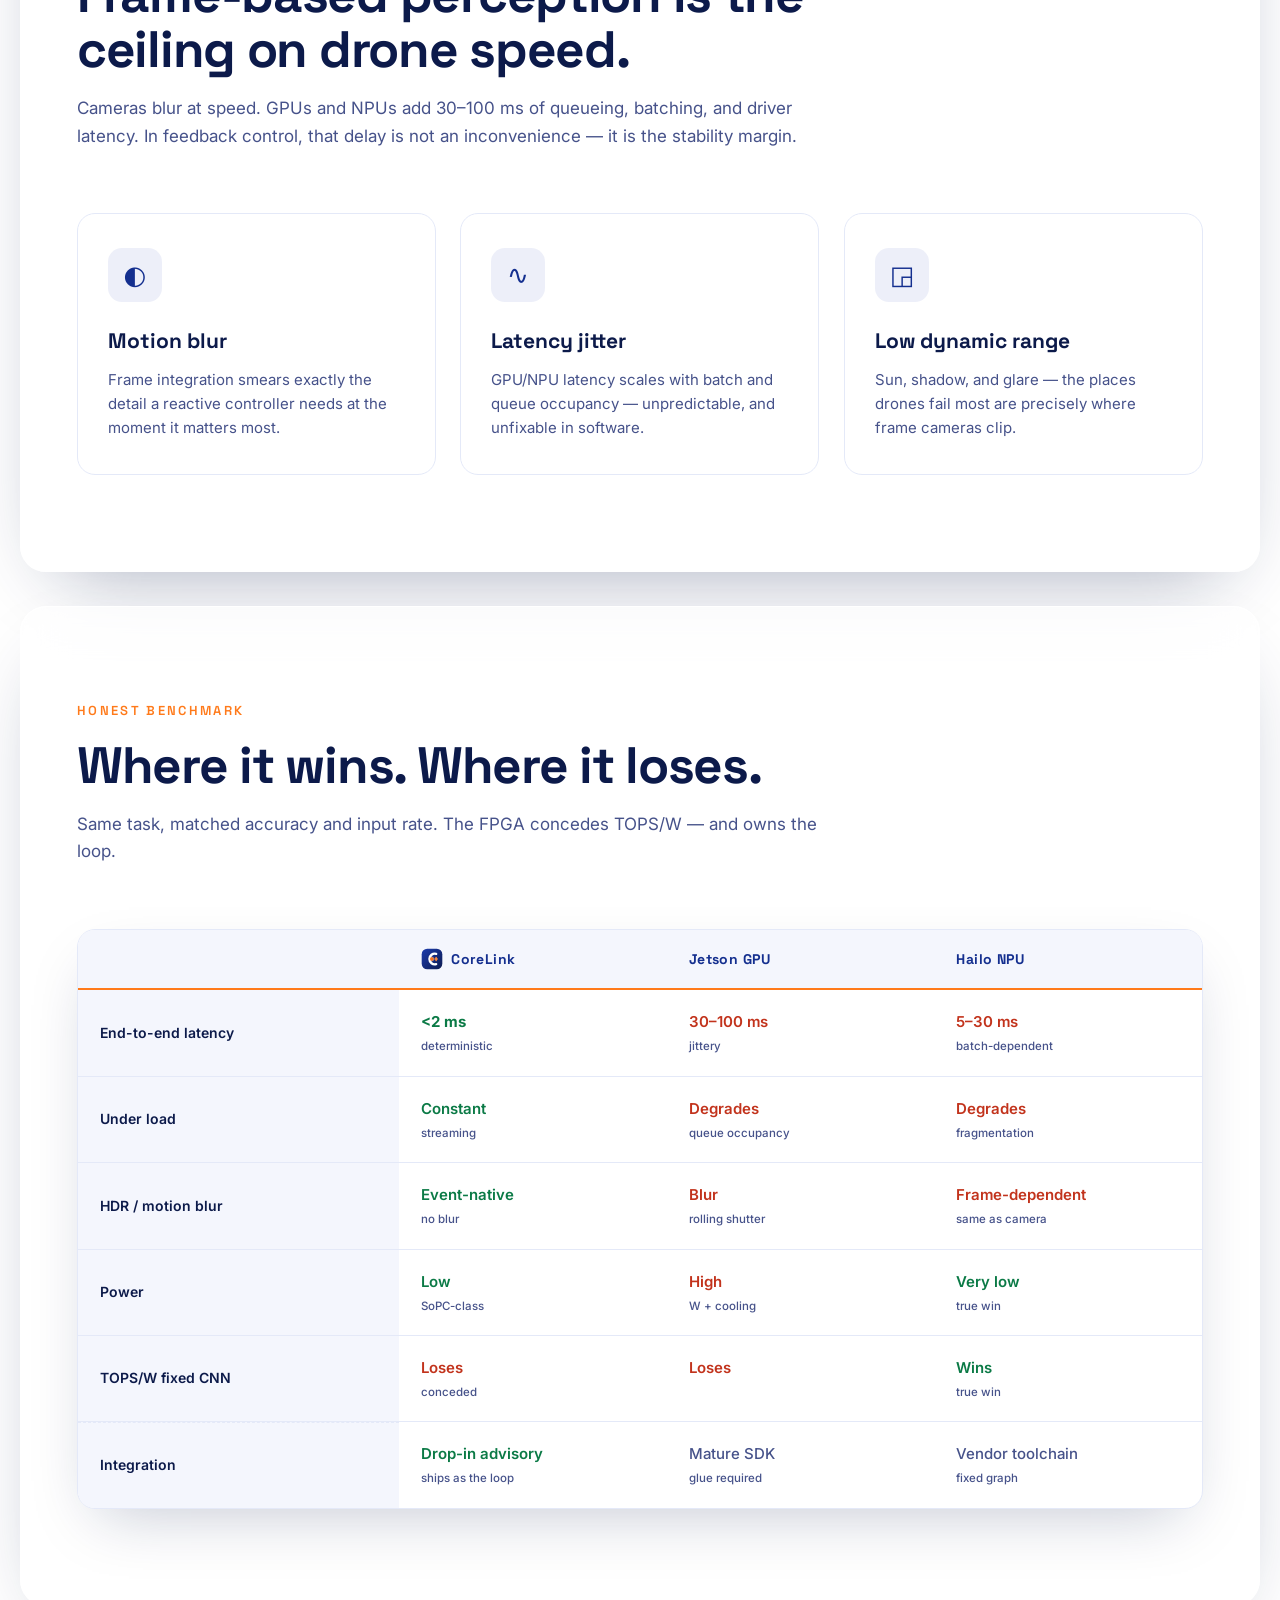
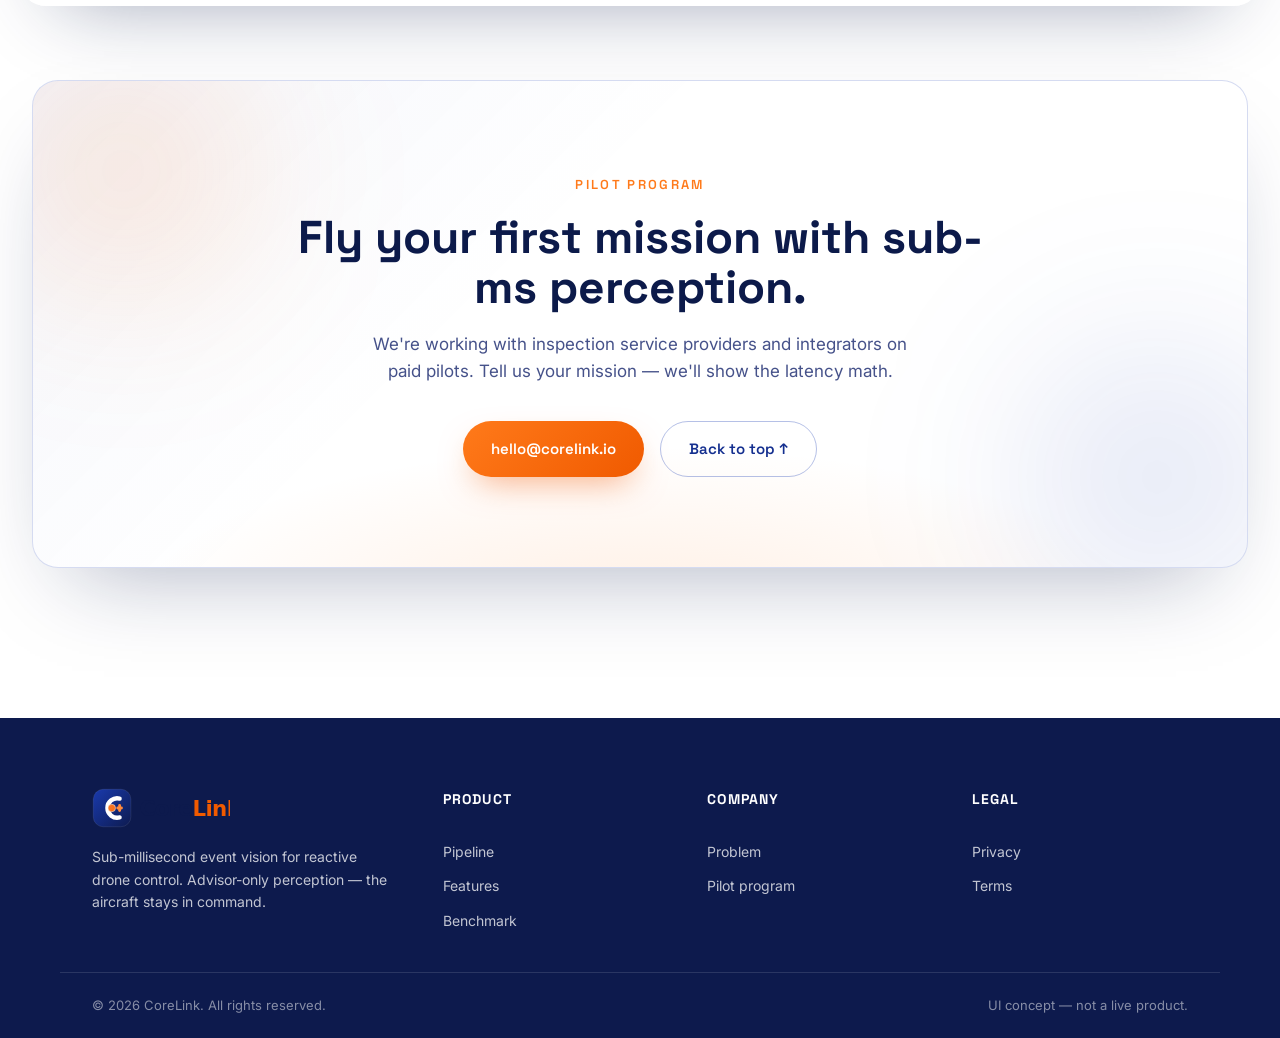
==== commit 0acc9ea7: "feat(website): fixed full-viewport 3D background with content scrolling over it - Move 3D drone/chip" ====
--- a/website/index.html
+++ b/website/index.html
@@ -15,11 +15,20 @@
 <!-- Scroll progress bar -->
 <div class="scroll-progress" id="scrollProgress"></div>
 
-<!-- Ambient background -->
-<div class="ambient" aria-hidden="true">
-  <div class="orb orb-a"></div>
-  <div class="orb orb-b"></div>
-  <div class="grid-overlay"></div>
+<!-- ============ FIXED 3D BACKGROUND (never scrolls) ============ -->
+<div class="scene-bg" id="sceneBg">
+  <canvas id="drone-canvas" aria-label="CoreLink 3D scene — drone decomposing into an FPGA chip"></canvas>
+
+  <div class="scene-hud">
+    <div class="hud-row"><span>STATUS</span><b id="hudStatus">LINK ACQUIRED</b></div>
+    <div class="hud-row"><span>LATENCY</span><b id="hudLatency">—</b></div>
+    <div class="hud-row"><span>MODULE</span><b id="hudModule">GENX320</b></div>
+  </div>
+
+  <div class="scene-scrollhint" id="sceneScrollhint">
+    <span>scroll</span>
+    <svg width="16" height="16" viewBox="0 0 24 24" fill="none"><path d="M12 5v14m-6-6 6 6 6-6" stroke="currentColor" stroke-width="2" stroke-linecap="round" stroke-linejoin="round"/></svg>
+  </div>
 </div>
 
 <!-- ============ NAV ============ -->
@@ -29,7 +38,6 @@
       <img class="brand-logo" src="assets/logo.svg" alt="CoreLink">
     </a>
     <nav class="nav-links">
-      <a href="#decompose">Core</a>
       <a href="#pipeline">Pipeline</a>
       <a href="#features">Features</a>
       <a href="#compare">Benchmark</a>
@@ -42,7 +50,7 @@
 <main id="top">
 
   <!-- ============ HERO ============ -->
-  <section class="hero">
+  <section class="hero glass">
     <div class="hero-inner">
       <div class="hero-copy reveal">
         <div class="badge">
@@ -60,7 +68,7 @@
         </p>
         <div class="hero-cta">
           <a href="#cta" class="btn btn-primary">Talk to the team</a>
-          <a href="#decompose" class="btn btn-ghost">Fly the demo
+          <a href="#pipeline" class="btn btn-ghost">See the pipeline
             <svg width="16" height="16" viewBox="0 0 24 24" fill="none"><path d="M5 12h14m-6-6 6 6-6 6" stroke="currentColor" stroke-width="2" stroke-linecap="round" stroke-linejoin="round"/></svg>
           </a>
         </div>
@@ -133,60 +141,103 @@
     </div>
   </section>
 
-  <!-- ============ MARQUEE ============ -->
-  <div class="marquee">
-    <div class="marquee-track">
-      <span>POWER-LINE INSPECTION</span><i>◆</i>
-      <span>BVLOS</span><i>◆</i>
-      <span>CONFINED-SPACE NAVIGATION</span><i>◆</i>
-      <span>PRECISION LANDING</span><i>◆</i>
-      <span>HIGH-SPEED AUTONOMY</span><i>◆</i>
-      <span>POWER-LINE INSPECTION</span><i>◆</i>
-      <span>BVLOS</span><i>◆</i>
-      <span>CONFINED-SPACE NAVIGATION</span><i>◆</i>
-      <span>PRECISION LANDING</span><i>◆</i>
-      <span>HIGH-SPEED AUTONOMY</span><i>◆</i>
-    </div>
-  </div>
-
-  <!-- ============ 3D DECOMPOSE (dark blue, scroll-scrubbed) ============ -->
-  <section class="decompose" id="decompose">
-    <div class="decomp-pin">
-      <canvas id="drone-canvas" aria-label="Interactive 3D drone decomposing into an FPGA chip"></canvas>
-
-      <div class="decomp-ui">
-        <div class="decomp-label" data-stage="0">
-          <span class="kicker kicker--light">The machine</span>
-          <h2>One stream. One decision.</h2>
-          <p>This is what a reactive drone sees — before it sees.</p>
-        </div>
-        <div class="decomp-label" data-stage="1">
-          <span class="kicker kicker--light">X-ray view</span>
-          <h2>Strip away the airframe.</h2>
-          <p>Rotor, arm, body — every moving part falls away. The flight is just a side effect.</p>
-        </div>
-        <div class="decomp-label" data-stage="2">
-          <span class="kicker kicker--light">The Core</span>
-          <h2>The chip underneath it all.</h2>
-          <p>An FPGA fabric turning photons into a braking decision in under a millisecond.</p>
-        </div>
-      </div>
-
-      <div class="decomp-hud">
-        <div class="hud-row"><span>STATUS</span><b id="hudStatus">LINK ACQUIRED</b></div>
-        <div class="hud-row"><span>LATENCY</span><b id="hudLatency">—</b></div>
-        <div class="hud-row"><span>MODULE</span><b id="hudModule">GENX320</b></div>
-      </div>
-
-      <div class="decomp-scrollhint" id="decompScrollhint">
-        <span>scroll to disassemble</span>
-        <svg width="16" height="16" viewBox="0 0 24 24" fill="none"><path d="M12 5v14m-6-6 6 6 6-6" stroke="currentColor" stroke-width="2" stroke-linecap="round" stroke-linejoin="round"/></svg>
+  <!-- ============ PIPELINE ============ -->
+  <section class="section pipeline glass" id="pipeline">
+    <div class="section-inner">
+      <div class="section-head reveal">
+        <span class="kicker">The pipeline</span>
+        <h2>A streaming fabric on the camera clock.</h2>
+        <p>Every stage is a hardware pipeline with a composable latency budget. Raw event traffic never touches software — only the low-rate advisory crosses into Linux.</p>
+      </div>
+      <div class="pipeline-list">
+        <div class="pl-stage reveal">
+          <span class="pl-num">01</span>
+          <div class="pl-body">
+            <h3>Event pre-processing</h3>
+            <p>Noise filtering, hot-pixel removal, timestamp synchronization.</p>
+          </div>
+          <span class="pl-lat">RTL · &lt;50 µs</span>
+        </div>
+        <div class="pl-stage reveal">
+          <span class="pl-num">02</span>
+          <div class="pl-body">
+            <h3>Time-surface accumulation</h3>
+            <p>Shift-based exponential time surfaces encode recency without frame reconstruction.</p>
+          </div>
+          <span class="pl-lat">HLS · &lt;100 µs</span>
+        </div>
+        <div class="pl-stage reveal">
+          <span class="pl-num">03</span>
+          <div class="pl-body">
+            <h3>Optical flow</h3>
+            <p>Integer-only streaming flow estimation — no DSPs, no floating point, no iterative solving.</p>
+          </div>
+          <span class="pl-lat">HLS · &lt;300 µs</span>
+        </div>
+        <div class="pl-stage reveal">
+          <span class="pl-num">04</span>
+          <div class="pl-body">
+            <h3>Occupancy / obstacle map</h3>
+            <p>Per-pixel occupancy with sweep-consistent worst-case timing under sustained load.</p>
+          </div>
+          <span class="pl-lat">HLS · &lt;200 µs</span>
+        </div>
+        <div class="pl-stage reveal">
+          <span class="pl-num">05</span>
+          <div class="pl-body">
+            <h3>CBF filter + advisory</h3>
+            <p>A control-barrier function encodes a brake/avoid advisory guaranteed from measured worst-case latency.</p>
+          </div>
+          <span class="pl-lat">ARM · &lt;50 µs</span>
+        </div>
+      </div>
+    </div>
+  </section>
+
+  <!-- ============ FEATURES ============ -->
+  <section class="section features glass" id="features">
+    <div class="section-inner">
+      <div class="section-head reveal">
+        <span class="kicker">Why CoreLink</span>
+        <h2>Own the latency argument end-to-end.</h2>
+      </div>
+      <div class="feature-grid">
+        <div class="feature-card reveal">
+          <div class="feat-icon">⚡</div>
+          <h3>Deterministic sub-ms</h3>
+          <p>p99 ≈ max. Worst case is measured, cycle-accurate, and bounded — not averaged away.</p>
+        </div>
+        <div class="feature-card reveal" data-delay="60">
+          <div class="feat-icon">☀</div>
+          <h3>&gt;140 dB HDR</h3>
+          <p>Event pixels respond to change, not integration time. Sun glare and shadow stop being failures.</p>
+        </div>
+        <div class="feature-card reveal" data-delay="120">
+          <div class="feat-icon">▤</div>
+          <h3>Drop-in advisory</h3>
+          <p>MAVLink / ROS 2 out. Advisories only — never direct actuation. PX4 and ArduPilot ready.</p>
+        </div>
+        <div class="feature-card reveal" data-delay="0">
+          <div class="feat-icon">◌</div>
+          <h3>Low SWaP</h3>
+          <p>A $400 sensor on a Kria-class SOM — under 10 W, no host GPU, no NUC in the bay.</p>
+        </div>
+        <div class="feature-card reveal" data-delay="60">
+          <div class="feat-icon">◈</div>
+          <h3>HLS + RTL mix</h3>
+          <p>Software reference for every kernel — re-target between full streaming and ARM software builds.</p>
+        </div>
+        <div class="feature-card reveal" data-delay="120">
+          <div class="feat-icon">◎</div>
+          <h3>Event-native</h3>
+          <p>No frame reconstruction. The stream stays a stream from pixel to advisory.</p>
+        </div>
       </div>
     </div>
   </section>
 
   <!-- ============ PROBLEM ============ -->
-  <section class="section problem" id="problem">
+  <section class="section problem glass" id="problem">
     <div class="section-inner">
       <div class="section-head reveal">
         <span class="kicker">The problem</span>
@@ -213,103 +264,8 @@
     </div>
   </section>
 
-  <!-- ============ PIPELINE ============ -->
-  <section class="section pipeline" id="pipeline">
-    <div class="section-inner">
-      <div class="section-head reveal">
-        <span class="kicker">The pipeline</span>
-        <h2>A streaming fabric on the camera clock.</h2>
-        <p>Every stage is a hardware pipeline with a composable latency budget. Raw event traffic never touches software — only the low-rate advisory crosses into Linux.</p>
-      </div>
-      <div class="pipeline-list">
-        <div class="pl-stage reveal">
-          <span class="pl-num">01</span>
-          <div class="pl-body">
-            <h3>Event pre-processing</h3>
-            <p>Noise filtering, hot-pixel removal, timestamp synchronization.</p>
-          </div>
-          <span class="pl-lat">RTL · &lt;50 µs</span>
-        </div>
-        <div class="pl-stage reveal">
-          <span class="pl-num">02</span>
-          <div class="pl-body">
-            <h3>Time-surface accumulation</h3>
-            <p>Shift-based exponential time surfaces encode recency without frame reconstruction.</p>
-          </div>
-          <span class="pl-lat">HLS · &lt;100 µs</span>
-        </div>
-        <div class="pl-stage reveal">
-          <span class="pl-num">03</span>
-          <div class="pl-body">
-            <h3>Optical flow</h3>
-            <p>Integer-only streaming flow estimation — no DSPs, no floating point, no iterative solving.</p>
-          </div>
-          <span class="pl-lat">HLS · &lt;300 µs</span>
-        </div>
-        <div class="pl-stage reveal">
-          <span class="pl-num">04</span>
-          <div class="pl-body">
-            <h3>Occupancy / obstacle map</h3>
-            <p>Per-pixel occupancy with sweep-consistent worst-case timing under sustained load.</p>
-          </div>
-          <span class="pl-lat">HLS · &lt;200 µs</span>
-        </div>
-        <div class="pl-stage reveal">
-          <span class="pl-num">05</span>
-          <div class="pl-body">
-            <h3>CBF filter + advisory</h3>
-            <p>A control-barrier function encodes a brake/avoid advisory guaranteed from measured worst-case latency.</p>
-          </div>
-          <span class="pl-lat">ARM · &lt;50 µs</span>
-        </div>
-      </div>
-    </div>
-  </section>
-
-  <!-- ============ FEATURES ============ -->
-  <section class="section features" id="features">
-    <div class="section-inner">
-      <div class="section-head reveal">
-        <span class="kicker">Why CoreLink</span>
-        <h2>Own the latency argument end-to-end.</h2>
-      </div>
-      <div class="feature-grid">
-        <div class="feature-card reveal">
-          <div class="feat-icon">⚡</div>
-          <h3>Deterministic sub-ms</h3>
-          <p>p99 ≈ max. Worst case is measured, cycle-accurate, and bounded — not averaged away.</p>
-        </div>
-        <div class="feature-card reveal" data-delay="60">
-          <div class="feat-icon">☀</div>
-          <h3>&gt;140 dB HDR</h3>
-          <p>Event pixels respond to change, not integration time. Sun glare and shadow stop being failures.</p>
-        </div>
-        <div class="feature-card reveal" data-delay="120">
-          <div class="feat-icon">▤</div>
-          <h3>Drop-in advisory</h3>
-          <p>MAVLink / ROS 2 out. Advisories only — never direct actuation. PX4 and ArduPilot ready.</p>
-        </div>
-        <div class="feature-card reveal" data-delay="0">
-          <div class="feat-icon">◌</div>
-          <h3>Low SWaP</h3>
-          <p>A $400 sensor on a Kria-class SOM — under 10 W, no host GPU, no NUC in the bay.</p>
-        </div>
-        <div class="feature-card reveal" data-delay="60">
-          <div class="feat-icon">◈</div>
-          <h3>HLS + RTL mix</h3>
-          <p>Software reference for every kernel — re-target between full streaming and ARM software builds.</p>
-        </div>
-        <div class="feature-card reveal" data-delay="120">
-          <div class="feat-icon">◎</div>
-          <h3>Event-native</h3>
-          <p>No frame reconstruction. The stream stays a stream from pixel to advisory.</p>
-        </div>
-      </div>
-    </div>
-  </section>
-
   <!-- ============ COMPARE ============ -->
-  <section class="section compare" id="compare">
+  <section class="section compare glass" id="compare">
     <div class="section-inner">
       <div class="section-head reveal">
         <span class="kicker">Honest benchmark</span>
@@ -366,12 +322,12 @@
   <section class="section cta" id="cta">
     <div class="cta-card reveal">
       <div class="cta-orbs" aria-hidden="true"></div>
-      <span class="kicker kicker--light">Pilot program</span>
+      <span class="kicker">Pilot program</span>
       <h2>Fly your first mission with sub-ms perception.</h2>
       <p>We're working with inspection service providers and integrators on paid pilots. Tell us your mission — we'll show the latency math.</p>
       <div class="cta-actions">
         <a href="mailto:hello@corelink.io" class="btn btn-primary">hello@corelink.io</a>
-        <a href="#top" class="btn btn-ghost btn-ghost--light">Back to top ↑</a>
+        <a href="#top" class="btn btn-ghost">Back to top ↑</a>
       </div>
     </div>
   </section>
@@ -382,20 +338,19 @@
 <footer class="footer">
   <div class="footer-inner">
     <div class="footer-brand">
-      <img class="brand-logo brand-logo--light" src="assets/logo.svg" alt="CoreLink">
+      <img class="brand-logo" src="assets/logo.svg" alt="CoreLink">
       <p>Sub-millisecond event vision for reactive drone control. Advisor-only perception — the aircraft stays in command.</p>
     </div>
     <div class="footer-cols">
       <div>
         <h4>Product</h4>
-        <a href="#decompose">Core</a>
         <a href="#pipeline">Pipeline</a>
+        <a href="#features">Features</a>
         <a href="#compare">Benchmark</a>
       </div>
       <div>
         <h4>Company</h4>
         <a href="#problem">Problem</a>
-        <a href="#features">Features</a>
         <a href="#cta">Pilot program</a>
       </div>
       <div>
--- a/website/styles.css
+++ b/website/styles.css
@@ -37,8 +37,13 @@
   color: var(--ink);
   background: var(--white);
   line-height: 1.6;
-  overflow-x: hidden;
+  overflow-x: clip;
   -webkit-font-smoothing: antialiased;
+}
+
+main {
+  position: relative;
+  z-index: 2;
 }
 
 ::selection { background: var(--orange); color: #fff; }
@@ -74,7 +79,7 @@
 .orb-a {
   width: 560px; height: 560px;
   top: -160px; right: -120px;
-  background: radial-gradient(circle at 30% 30%, rgba(26, 59, 176, .5), rgba(26, 59, 176, 0));
+  background: radial-gradient(circle at 30% 30%, rgba(26, 59, 176, .32), rgba(26, 59, 176, 0));
   animation: drift 18s ease-in-out infinite alternate;
 }
 .orb-b {
@@ -501,7 +506,8 @@
 }
 
 /* ---------- Sections (shared) ---------- */
-.section { padding: 120px 32px; position: relative; }
+.section { padding: 90px 32px 110px; position: relative; }
+.section .glass + .glass { margin-top: 0; }
 .section-inner {
   max-width: 1160px;
   margin: 0 auto;
@@ -529,34 +535,44 @@
 .kicker--light { color: var(--orange-bright); }
 
 /* =========================================================
-   3D DECOMPOSE — scroll-scrubbed drone → FPGA chip
+   3D SCENE — fixed full-viewport background, never scrolls
+   Content panels scroll UP over it (scroll-over style).
    ========================================================= */
-.decompose {
-  position: relative;
-  height: 320vh;
+.scene-bg {
+  position: fixed;
+  inset: 0;
+  z-index: 0;
+  pointer-events: none;
+  overflow: hidden;
   background:
-    radial-gradient(ellipse 70% 45% at 50% 12%, rgba(255, 122, 26, .14), transparent 60%),
-    radial-gradient(ellipse 55% 50% at 82% 88%, rgba(255, 161, 77, .1), transparent 60%),
-    linear-gradient(165deg, var(--blue-bg) 0%, var(--blue-bg-2) 100%);
-  color: #fff;
-}
-.decompose::before {
+    radial-gradient(ellipse 75% 60% at 50% 42%, rgba(26, 59, 176, .18), transparent 65%),
+    radial-gradient(ellipse 45% 40% at 82% 88%, rgba(255, 122, 26, .10), transparent 60%),
+    linear-gradient(180deg, var(--white) 0%, var(--bg-soft) 100%);
+}
+.scene-bg::before {
   content: "";
   position: absolute;
   inset: 0;
   background-image:
-    linear-gradient(rgba(255, 255, 255, .05) 1px, transparent 1px),
-    linear-gradient(90deg, rgba(255, 255, 255, .05) 1px, transparent 1px);
+    linear-gradient(rgba(26, 59, 176, .05) 1px, transparent 1px),
+    linear-gradient(90deg, rgba(26, 59, 176, .05) 1px, transparent 1px);
   background-size: 52px 52px;
   mask-image: radial-gradient(ellipse 75% 65% at 50% 45%, black, transparent 85%);
   -webkit-mask-image: radial-gradient(ellipse 75% 65% at 50% 45%, black, transparent 85%);
   pointer-events: none;
 }
-.decomp-pin {
-  position: sticky;
-  top: 0;
-  height: 100vh;
-  overflow: hidden;
+.scene-bg.no-webgl #drone-canvas { display: none; }
+.scene-bg.no-webgl::after {
+  content: "3D preview unavailable in this browser — WebGL is required.";
+  position: absolute;
+  inset: 0;
+  display: grid;
+  place-items: center;
+  font-family: var(--font-head);
+  font-size: 14px;
+  color: var(--ink-soft);
+  padding: 0 20px;
+  text-align: center;
 }
 #drone-canvas {
   position: absolute;
@@ -566,41 +582,8 @@
   display: block;
 }
 
-.decomp-ui {
-  position: absolute;
-  top: 0; left: 0; right: 0;
-  padding: 110px 6vw 0;
-  display: flex;
-  justify-content: center;
-  pointer-events: none;
-  text-align: center;
-  z-index: 3;
-}
-.decomp-label {
-  position: absolute;
-  max-width: 640px;
-  opacity: 0;
-  transform: translateY(18px);
-  transition: opacity .6s ease, transform .6s ease;
-}
-.decomp-label.active { opacity: 1; transform: translateY(0); }
-.decomp-label h2 {
-  font-family: var(--font-head);
-  font-weight: 700;
-  font-size: clamp(28px, 3.6vw, 44px);
-  line-height: 1.08;
-  letter-spacing: -.02em;
-  margin-bottom: 12px;
-  text-shadow: 0 6px 30px rgba(10, 24, 66, .6);
-}
-.decomp-label p {
-  color: rgba(255, 255, 255, .8);
-  font-size: 16px;
-  text-shadow: 0 3px 18px rgba(10, 24, 66, .6);
-}
-
-/* HUD */
-.decomp-hud {
+/* HUD pinned to scene (always visible over bg) */
+.scene-hud {
   position: absolute;
   right: 4vw;
   bottom: 42px;
@@ -612,13 +595,16 @@
   letter-spacing: .14em;
   z-index: 3;
   text-align: right;
-}
+  opacity: 0;
+  animation: hudIn 1s .6s ease forwards;
+}
+@keyframes hudIn { to { opacity: 1; } }
 .hud-row { display: flex; gap: 14px; justify-content: space-between; align-items: baseline; }
-.hud-row span { color: rgba(255, 255, 255, .5); }
-.hud-row b { color: var(--orange-bright); font-weight: 600; }
-
-/* scroll hint */
-.decomp-scrollhint {
+.hud-row span { color: var(--ink-soft); }
+.hud-row b { color: var(--orange); font-weight: 600; }
+
+/* scroll hint pinned to scene */
+.scene-scrollhint {
   position: absolute;
   left: 50%;
   bottom: 42px;
@@ -630,16 +616,35 @@
   font-size: 11px;
   letter-spacing: .22em;
   text-transform: uppercase;
-  color: rgba(255, 255, 255, .6);
+  color: var(--ink-soft);
   z-index: 3;
   transition: opacity .5s ease;
-}
-.decomp-scrollhint svg { animation: hintbounce 1.8s ease-in-out infinite; }
+  opacity: 0;
+  animation: hudIn 1s 1.2s ease forwards;
+}
+.scene-scrollhint svg { animation: hintbounce 1.8s ease-in-out infinite; }
 @keyframes hintbounce {
   0%, 100% { transform: translateY(0); }
   50% { transform: translateY(8px); }
 }
-.decomp-scrollhint.hidden { opacity: 0; }
+.scene-scrollhint.hidden { opacity: 0; animation: none; }
+
+/* =========================================================
+   Glass content panels — scroll UP over the fixed 3D scene
+   ========================================================= */
+.glass {
+  background: rgba(255, 255, 255, .66);
+  backdrop-filter: blur(22px) saturate(140%);
+  -webkit-backdrop-filter: blur(22px) saturate(140%);
+  border: 1px solid rgba(255, 255, 255, .85);
+  border-radius: 26px;
+  box-shadow: 0 30px 80px -40px rgba(12, 26, 74, .45);
+}
+.section.glass {
+  max-width: 1240px;
+  margin: 0 auto 34px;
+  padding: 90px 56px 96px;
+}
 
 /* ---------- Problem ---------- */
 .problem-grid {
@@ -677,9 +682,6 @@
 .problem-card p { color: var(--ink-soft); font-size: 15px; }
 
 /* ---------- Pipeline (white) ---------- */
-.pipeline {
-  background: var(--bg-soft);
-}
 .pipeline-list {
   display: flex;
   flex-direction: column;
@@ -692,7 +694,7 @@
   gap: 24px;
   background: #fff;
   border: 1px solid var(--line);
-  border-left: 3px solid var(--blue);
+  border-left: 3px solid var(--orange);
   border-radius: var(--radius);
   padding: 26px 30px;
   box-shadow: 0 10px 30px -24px rgba(12, 26, 74, .4);
@@ -701,7 +703,7 @@
 .pl-stage:hover {
   transform: translateX(12px);
   box-shadow: var(--shadow);
-  border-left-color: var(--orange);
+  border-left-color: var(--blue);
 }
 .pl-num {
   font-family: var(--font-head);
@@ -760,11 +762,16 @@
   display: grid;
   place-items: center;
   font-size: 22px;
-  color: #fff;
-  background: linear-gradient(135deg, var(--blue), var(--blue-strong));
+  color: var(--blue-strong);
+  background: #fff;
+  border: 1.5px solid rgba(26, 59, 176, .25);
   border-radius: 14px;
   margin-bottom: 20px;
-  box-shadow: 0 10px 22px -10px var(--blue-glow);
+}
+.feature-card:hover .feat-icon {
+  color: #fff;
+  background: linear-gradient(135deg, var(--orange), var(--orange-deep));
+  border-color: transparent;
 }
 .feature-card h3 { font-family: var(--font-head); font-size: 20px; margin-bottom: 8px; }
 .feature-card p { color: var(--ink-soft); font-size: 15px; }
@@ -785,15 +792,16 @@
 }
 .ct-row:last-child { border-bottom: none; }
 .ct-head {
-  background: var(--blue-deep);
-  color: #fff;
+  background: var(--bg-soft);
+  color: var(--blue-strong);
   font-family: var(--font-head);
   font-weight: 700;
   font-size: 14px;
   letter-spacing: .03em;
+  border-bottom: 2px solid var(--orange);
 }
 .ct-head div { padding: 18px 22px; display: flex; align-items: center; gap: 8px; }
-.ct-head div:not(:first-child) { color: var(--orange-bright); }
+.ct-head div:not(:first-child) { color: var(--blue-strong); }
 .ct-logo { height: 22px; width: auto; border-radius: 5px; }
 .ct-label, .ct-cell { padding: 20px 22px; }
 .ct-label {
@@ -816,12 +824,22 @@
 .cta-card {
   position: relative;
   overflow: hidden;
-  background: linear-gradient(140deg, var(--blue-bg), var(--blue-bg-2) 120%);
+  background: var(--white);
+  border: 1px solid rgba(26, 59, 176, .18);
   border-radius: 26px;
-  color: #fff;
+  color: var(--ink);
   text-align: center;
   padding: 90px 40px;
-  box-shadow: 0 40px 90px -30px rgba(12, 26, 74, .5);
+  box-shadow: 0 40px 90px -40px rgba(12, 26, 74, .35);
+}
+.cta-card::after {
+  content: "";
+  position: absolute;
+  inset: 0;
+  background:
+    linear-gradient(135deg, rgba(26, 59, 176, .05), transparent 40%),
+    radial-gradient(ellipse 60% 50% at 50% 110%, rgba(255, 122, 26, .12), transparent 70%);
+  pointer-events: none;
 }
 .cta-orbs {
   position: absolute;
@@ -837,12 +855,12 @@
 .cta-orbs::before {
   width: 420px; height: 420px;
   left: -120px; top: -120px;
-  background: radial-gradient(circle, rgba(255, 122, 26, .55), transparent 65%);
+  background: radial-gradient(circle, rgba(255, 122, 26, .18), transparent 65%);
 }
 .cta-orbs::after {
   width: 460px; height: 460px;
   right: -140px; bottom: -140px;
-  background: radial-gradient(circle, rgba(255, 255, 255, .22), transparent 65%);
+  background: radial-gradient(circle, rgba(26, 59, 176, .14), transparent 65%);
 }
 .cta-card .kicker, .cta-card h2, .cta-card p, .cta-actions { position: relative; z-index: 1; }
 .cta-card h2 {
@@ -853,7 +871,7 @@
   line-height: 1.1;
 }
 .cta-card p {
-  color: rgba(255, 255, 255, .8);
+  color: var(--ink-soft);
   max-width: 560px;
   margin: 0 auto 36px;
   font-size: 17px;
@@ -862,6 +880,8 @@
 
 /* ---------- Footer ---------- */
 .footer {
+  position: relative;
+  z-index: 2;
   background: var(--blue-deep);
   color: rgba(255, 255, 255, .75);
   margin-top: 40px;
@@ -924,11 +944,11 @@
   .ct-label { grid-column: 1 / -1; border-bottom: 1px dashed var(--line); padding-bottom: 8px; }
   .pl-stage { grid-template-columns: 54px 1fr; }
   .pl-lat { grid-column: 2; width: fit-content; }
-  .decomp-hud { display: none; }
+  .scene-hud { display: none; }
 }
 
 @media (max-width: 640px) {
-  .section { padding: 80px 20px; }
+  .section { padding: 70px 20px 80px; }
   .nav-links { display: none; }
   .problem-grid, .feature-grid { grid-template-columns: 1fr; }
   .hero-stats { gap: 24px; flex-wrap: wrap; }
@@ -938,5 +958,5 @@
   .cta-card { padding: 60px 24px; }
   .footer-inner { grid-template-columns: 1fr; }
   .footer-cols { grid-template-columns: 1fr; }
-  .decompose { height: 360vh; }
-}
+  .scene-scrollhint { display: none; }
+}
